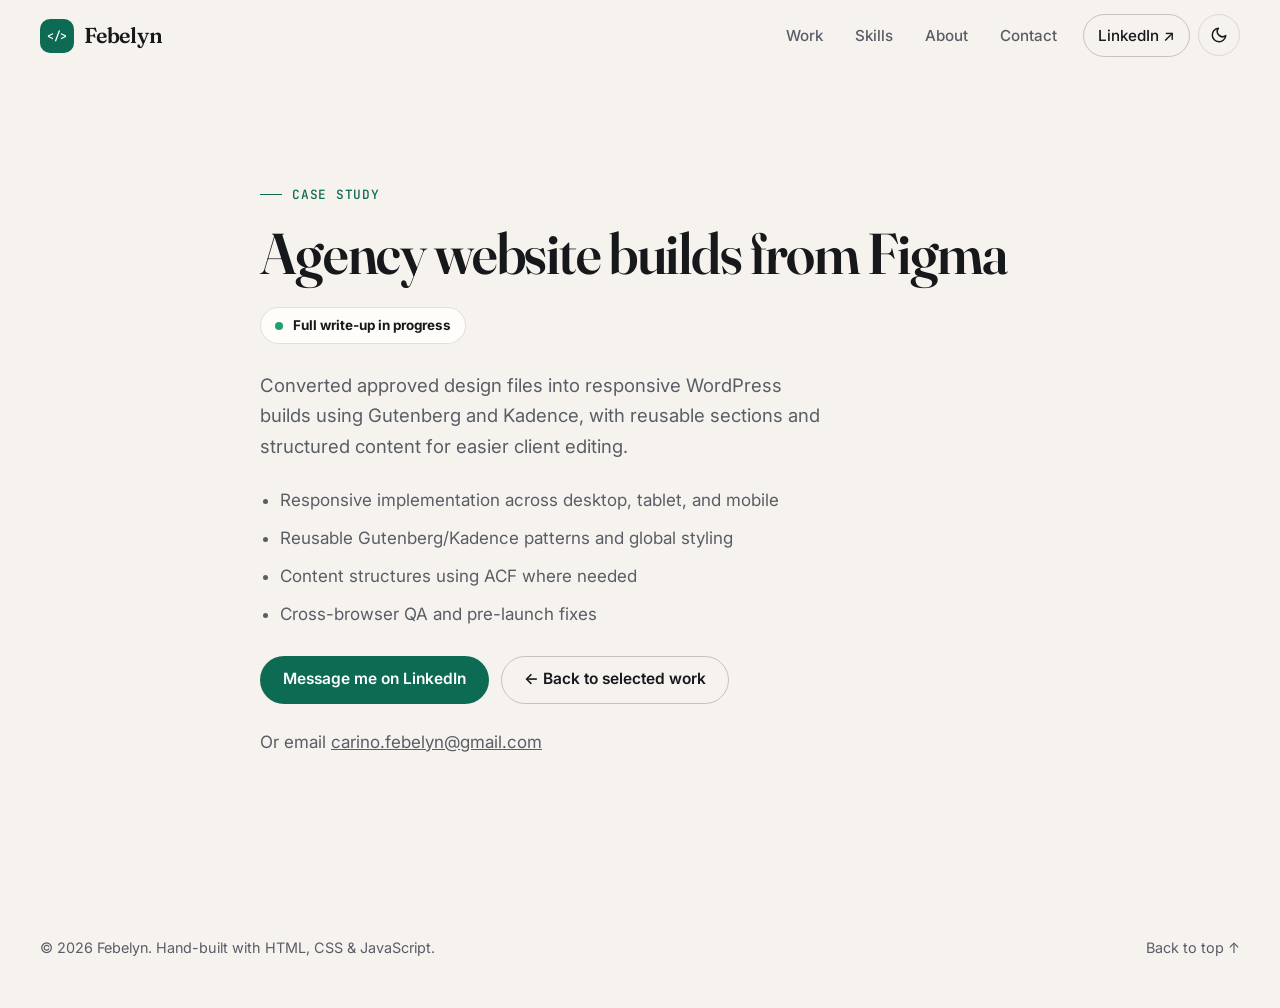
==== case-studies/figma-to-wordpress/index.html @ d4727507 "Visual refresh: new type, light/dark themes and layout - Fraunces display + Inter body + JetBrains M" ====
<!DOCTYPE html>
<html lang="en">
<head>
  <meta charset="utf-8">
  <meta name="viewport" content="width=device-width, initial-scale=1">

  <title>Agency website builds from Figma | Case study in progress | Febelyn</title>
  <meta name="description" content="A full write-up of my Figma-to-WordPress agency builds is in progress.">
  <meta name="author" content="Febelyn">

  <!-- will remove sfter full write up is done -->
  <meta name="robots" content="noindex">
  <meta name="theme-color" content="#f6f3ee" media="(prefers-color-scheme: light)">
  <meta name="theme-color" content="#111314" media="(prefers-color-scheme: dark)">

  <script>
    // Apply the saved or system theme before first paint to avoid a flash.
    (function () {
      var theme;
      try { theme = localStorage.getItem("theme"); } catch (e) {}
      if (theme !== "light" && theme !== "dark") {
        theme = window.matchMedia("(prefers-color-scheme: dark)").matches ? "dark" : "light";
      }
      document.documentElement.dataset.theme = theme;
    })();
  </script>


  <link rel="icon" href="../../favicon.svg" type="image/svg+xml">
  <link rel="preconnect" href="https://fonts.googleapis.com">
  <link rel="preconnect" href="https://fonts.gstatic.com" crossorigin>
  <link rel="stylesheet" href="https://fonts.googleapis.com/css2?family=Fraunces:ital,opsz,wght@0,9..144,500;0,9..144,600;1,9..144,500&family=Inter:wght@400;500;600;700&family=JetBrains+Mono:wght@500&display=swap">
  <link rel="stylesheet" href="../../css/style.css">
  <script defer src="../../js/main.js"></script>

  <style>
    .soon {
      display: grid;
      align-items: center;
      min-height: 100vh;
      padding: calc(var(--header-height) + 56px) 0 80px;
    }

    .container.soon-inner {
      width: min(calc(100% - 32px), 760px);
    }

    .soon h1 {
      margin-bottom: 22px;
      font-size: clamp(2.2rem, 5vw, 3.6rem);
    }

    .soon-status {
      display: inline-flex;
      align-items: center;
      gap: 10px;
      margin: 0 0 26px;
      padding: 6px 14px;
      border: 1px solid var(--line);
      border-radius: 999px;
      color: var(--text);
      background: var(--surface);
      font-size: 0.84rem;
      font-weight: 700;
    }

    .soon h1 {
      letter-spacing: -0.02em;
    }

    .soon .hero-lede {
      margin-bottom: 24px;
    }

    .soon-points {
      display: grid;
      gap: 10px;
      margin: 0 0 28px;
      padding-left: 20px;
      color: var(--muted);
    }

    .soon-email {
      margin-top: 24px;
      color: var(--muted);
    }

    .soon-help {
      margin-bottom: 20px;
      color: var(--text);
      font-weight: 650;
    }
  </style>
</head>
<body>
  <a class="skip-link" href="#main">Skip to content</a>

  <header class="site-header" data-header>
    <div class="container header-inner">
      <a class="brand" href="../../#top" aria-label="Febelyn, home">
        <span class="brand-mark" aria-hidden="true">&lt;/&gt;</span>
        <span>Febelyn</span>
      </a>

      <div class="header-actions">
        <nav class="site-nav" id="site-nav" aria-label="Primary navigation" data-nav>
          <a href="../../#work">Work</a>
          <a href="../../#skills">Skills</a>
          <a href="../../#about">About</a>
          <a href="../../#contact">Contact</a>
          <a class="nav-cta" href="https://www.linkedin.com/in/febelyncarino/" target="_blank" rel="noopener">LinkedIn ↗</a>
        </nav>

        <button class="icon-button theme-toggle" type="button" aria-label="Switch to dark theme" data-theme-toggle>
          <svg class="icon-moon" viewBox="0 0 24 24" fill="none" stroke="currentColor" stroke-width="2" stroke-linecap="round" stroke-linejoin="round" aria-hidden="true"><path d="M21 12.8A9 9 0 1 1 11.2 3a7 7 0 0 0 9.8 9.8z"/></svg>
          <svg class="icon-sun" viewBox="0 0 24 24" fill="none" stroke="currentColor" stroke-width="2" stroke-linecap="round" stroke-linejoin="round" aria-hidden="true"><circle cx="12" cy="12" r="4"/><path d="M12 2v2M12 20v2M4.9 4.9l1.4 1.4M17.7 17.7l1.4 1.4M2 12h2M20 12h2M4.9 19.1l1.4-1.4M17.7 6.3l1.4-1.4"/></svg>
        </button>

        <button class="icon-button nav-toggle" type="button" aria-expanded="false" aria-controls="site-nav" data-nav-toggle>
          <span class="sr-only">Toggle navigation</span>
          <span class="nav-toggle-lines" aria-hidden="true"><span></span><span></span><span></span></span>
        </button>
      </div>
    </div>
  </header>

  <main id="main" class="soon">
    <div class="container soon-inner">
      <p class="eyebrow">Case study</p>
      <h1>Agency website builds from Figma</h1>

      <p class="soon-status"><span class="status-dot" aria-hidden="true"></span> Full write-up in progress</p>

      <p class="hero-lede">
        Converted approved design files into responsive WordPress builds using Gutenberg and Kadence,
        with reusable sections and structured content for easier client editing.
      </p>

      <ul class="soon-points">
        <li>Responsive implementation across desktop, tablet, and mobile</li>
        <li>Reusable Gutenberg/Kadence patterns and global styling</li>
        <li>Content structures using ACF where needed</li>
        <li>Cross-browser QA and pre-launch fixes</li>
      </ul>

      <!-- p class="soon-help">Want the details sooner? Message me and I'll walk you through the project.</p -->

      <div class="hero-actions">
        <a class="button button-primary" href="https://www.linkedin.com/in/febelyncarino/" target="_blank" rel="noopener">Message me on LinkedIn</a>
        <a class="button button-secondary" href="../../#work">← Back to selected work</a>
      </div>

      <p class="soon-email">
        Or email <a href="mailto:carino.febelyn@gmail.com">carino.febelyn@gmail.com</a>
      </p>
    </div>
  </main>

  <footer class="site-footer">
    <div class="container footer-inner">
      <p>© <span data-year></span> Febelyn. Hand-built with HTML, CSS &amp; JavaScript.</p>
      <a href="#main">Back to top ↑</a>
    </div>
  </footer>

  <div class="toast" role="status" aria-live="polite" data-toast></div>
</body>
</html>
---- css/style.css ----
/* =========================================================
   febwebdev.github.io
   Portfolio styles
   ========================================================= */

:root {
  --bg: #f6f3ee;
  --surface: #fffdf9;
  --surface-2: #eee9e1;
  --text: #17181c;
  --muted: #595d66;
  --line: rgba(23, 24, 28, 0.12);
  --line-strong: rgba(23, 24, 28, 0.22);
  --accent: #0d6b54;
  --accent-hover: #0a5644;
  --accent-soft: #dcefe6;
  --accent-ink: #ffffff;
  --marker: #ffd88a;
  --invert-bg: #17181c;
  --invert-text: #f6f3ee;
  --invert-muted: #b4b6bb;
  --shadow: 0 1px 2px rgba(23, 24, 28, 0.04), 0 18px 40px -18px rgba(23, 24, 28, 0.18);

  --font-sans: "Inter", ui-sans-serif, system-ui, -apple-system, "Segoe UI", sans-serif;
  --font-display: "Fraunces", Georgia, "Times New Roman", serif;
  --font-mono: "JetBrains Mono", ui-monospace, SFMono-Regular, Menlo, Consolas, monospace;

  --radius-sm: 10px;
  --radius: 18px;
  --radius-lg: 28px;
  --container: 1200px;
  --header-height: 72px;

  color-scheme: light;
}

:root[data-theme="dark"] {
  --bg: #111314;
  --surface: #181b1d;
  --surface-2: #202427;
  --text: #f1eee8;
  --muted: #a6abb0;
  --line: rgba(255, 255, 255, 0.1);
  --line-strong: rgba(255, 255, 255, 0.2);
  --accent: #7fd9b9;
  --accent-hover: #9be4ca;
  --accent-soft: rgba(127, 217, 185, 0.12);
  --accent-ink: #08251c;
  --marker: rgba(255, 196, 92, 0.4);
  --invert-bg: #f1eee8;
  --invert-text: #17181c;
  --invert-muted: #595d66;
  --shadow: 0 1px 2px rgba(0, 0, 0, 0.3), 0 18px 40px -18px rgba(0, 0, 0, 0.6);

  color-scheme: dark;
}

*,
*::before,
*::after {
  box-sizing: border-box;
}

html {
  scroll-behavior: smooth;
  scroll-padding-top: calc(var(--header-height) + 16px);
}

body {
  margin: 0;
  color: var(--text);
  background: var(--bg);
  font-family: var(--font-sans);
  font-size: 1.0625rem;
  line-height: 1.65;
  -webkit-font-smoothing: antialiased;
  transition: background-color 250ms ease, color 250ms ease;
}

body.nav-open {
  overflow: hidden;
}

img,
svg {
  display: block;
  max-width: 100%;
  height: auto;
}

a {
  color: inherit;
}

h1,
h2,
h3 {
  margin: 0;
  font-family: var(--font-display);
  font-weight: 600;
  font-variation-settings: "opsz" 96;
  letter-spacing: -0.01em;
  line-height: 1.08;
  text-wrap: balance;
}

h2 {
  font-size: clamp(2rem, 4.2vw, 3.1rem);
}

h3 {
  font-size: 1.45rem;
  font-variation-settings: "opsz" 36;
  letter-spacing: -0.01em;
}

p {
  margin: 0 0 1em;
  text-wrap: pretty;
}

:focus-visible {
  outline: 2px solid var(--accent);
  outline-offset: 3px;
  border-radius: 6px;
}

.sr-only {
  position: absolute;
  width: 1px;
  height: 1px;
  padding: 0;
  margin: -1px;
  overflow: hidden;
  clip: rect(0, 0, 0, 0);
  white-space: nowrap;
  border: 0;
}

.skip-link {
  position: fixed;
  top: 12px;
  left: 12px;
  z-index: 999;
  transform: translateY(-150%);
  padding: 10px 14px;
  border-radius: 8px;
  color: var(--accent-ink);
  background: var(--accent);
  font-weight: 700;
  text-decoration: none;
}

.skip-link:focus {
  transform: translateY(0);
}

.container {
  width: min(calc(100% - 40px), var(--container));
  margin-inline: auto;
}

.section {
  padding: 112px 0;
}

.eyebrow {
  display: inline-flex;
  align-items: center;
  gap: 10px;
  margin: 0 0 18px;
  color: var(--accent);
  font-family: var(--font-mono);
  font-size: 0.8rem;
  font-weight: 500;
  letter-spacing: 0.06em;
  text-transform: uppercase;
}

.eyebrow::before {
  content: "";
  width: 22px;
  height: 1px;
  background: currentColor;
}

.marker {
  background: linear-gradient(transparent 62%, var(--marker) 62%, var(--marker) 92%, transparent 92%);
  padding-inline: 0.06em;
}

/* Buttons */
.button {
  display: inline-flex;
  align-items: center;
  justify-content: center;
  gap: 8px;
  min-height: 48px;
  padding: 12px 22px;
  border: 1px solid transparent;
  border-radius: 999px;
  font: inherit;
  font-size: 0.97rem;
  font-weight: 600;
  line-height: 1.2;
  text-decoration: none;
  cursor: pointer;
  transition: background-color 180ms ease, border-color 180ms ease, color 180ms ease, transform 180ms ease;
}

.button:hover {
  transform: translateY(-1px);
}

.button-primary {
  color: var(--accent-ink);
  background: var(--accent);
}

.button-primary:hover {
  background: var(--accent-hover);
}

.button-secondary {
  color: var(--text);
  border-color: var(--line-strong);
  background: transparent;
}

.button-secondary:hover {
  border-color: var(--text);
}

.text-link {
  display: inline-flex;
  align-items: center;
  gap: 6px;
  color: var(--accent);
  font-weight: 600;
  text-decoration: none;
  border-bottom: 1px solid currentColor;
}

.text-link span {
  transition: transform 180ms ease;
}

.text-link:hover span {
  transform: translateX(3px);
}

/* Header */
.site-header {
  position: fixed;
  inset: 0 0 auto;
  z-index: 100;
  height: var(--header-height);
  border-bottom: 1px solid transparent;
  transition: background-color 200ms ease, border-color 200ms ease;
}

.site-header.is-scrolled,
body.nav-open .site-header {
  border-color: var(--line);
  background: color-mix(in srgb, var(--bg) 86%, transparent);
  backdrop-filter: blur(14px);
  -webkit-backdrop-filter: blur(14px);
}

.header-inner {
  display: flex;
  align-items: center;
  justify-content: space-between;
  gap: 20px;
  height: 100%;
}

.brand {
  display: inline-flex;
  align-items: center;
  gap: 10px;
  font-family: var(--font-display);
  font-size: 1.35rem;
  font-weight: 600;
  letter-spacing: -0.01em;
  text-decoration: none;
}

.brand-mark {
  display: grid;
  place-items: center;
  width: 34px;
  height: 34px;
  border-radius: 10px;
  color: var(--accent-ink);
  background: var(--accent);
  font-family: var(--font-mono);
  font-size: 0.72rem;
  font-weight: 600;
  letter-spacing: -0.04em;
}

.header-actions {
  display: flex;
  align-items: center;
  gap: 8px;
}

.site-nav {
  display: flex;
  align-items: center;
  gap: 4px;
}

.site-nav a {
  padding: 8px 14px;
  border-radius: 999px;
  color: var(--muted);
  font-size: 0.95rem;
  font-weight: 500;
  text-decoration: none;
  transition: color 160ms ease, background-color 160ms ease;
}

.site-nav a:hover {
  color: var(--text);
  background: var(--surface-2);
}

.site-nav .nav-cta {
  margin-left: 8px;
  color: var(--text);
  border: 1px solid var(--line-strong);
}

.icon-button {
  display: grid;
  place-items: center;
  width: 42px;
  height: 42px;
  padding: 0;
  border: 1px solid var(--line);
  border-radius: 999px;
  color: var(--text);
  background: transparent;
  cursor: pointer;
  transition: border-color 160ms ease, background-color 160ms ease;
}

.icon-button:hover {
  border-color: var(--line-strong);
  background: var(--surface-2);
}

.icon-button svg {
  width: 18px;
  height: 18px;
}

.theme-toggle .icon-sun,
:root[data-theme="dark"] .theme-toggle .icon-moon {
  display: none;
}

:root[data-theme="dark"] .theme-toggle .icon-sun {
  display: block;
}

.nav-toggle {
  display: none;
}

.nav-toggle-lines span {
  display: block;
  width: 18px;
  height: 2px;
  margin: 2px 0;
  border-radius: 2px;
  background: currentColor;
  transition: transform 200ms ease, opacity 200ms ease;
}

.nav-toggle-lines {
  display: grid;
}

.nav-toggle[aria-expanded="true"] .nav-toggle-lines span:nth-child(1) {
  transform: translateY(6px) rotate(45deg);
}

.nav-toggle[aria-expanded="true"] .nav-toggle-lines span:nth-child(2) {
  opacity: 0;
}

.nav-toggle[aria-expanded="true"] .nav-toggle-lines span:nth-child(3) {
  transform: translateY(-6px) rotate(-45deg);
}

/* Hero */
.hero {
  padding: calc(var(--header-height) + 88px) 0 72px;
}

.hero-grid {
  display: grid;
  grid-template-columns: minmax(0, 1.15fr) minmax(0, 0.85fr);
  align-items: center;
  gap: 64px;
}

.status-pill {
  display: inline-flex;
  align-items: center;
  gap: 10px;
  margin: 0 0 28px;
  padding: 6px 14px 6px 10px;
  border: 1px solid var(--line);
  border-radius: 999px;
  background: var(--surface);
  font-size: 0.88rem;
  font-weight: 500;
}

.status-dot {
  position: relative;
  width: 8px;
  height: 8px;
  border-radius: 50%;
  background: #22a06b;
}

.status-dot::after {
  content: "";
  position: absolute;
  inset: -4px;
  border-radius: 50%;
  border: 2px solid #22a06b;
  opacity: 0;
  animation: pulse 2.4s ease-out infinite;
}

@keyframes pulse {
  0% { transform: scale(0.6); opacity: 0.7; }
  100% { transform: scale(1.6); opacity: 0; }
}

.hero h1 {
  margin-bottom: 26px;
  font-size: clamp(2.6rem, 5.6vw, 4.6rem);
  line-height: 1.02;
  letter-spacing: -0.015em;
}

.hero h1 em {
  color: var(--accent);
  font-style: italic;
  font-weight: 500;
}

.hero-lede {
  max-width: 560px;
  margin-bottom: 34px;
  color: var(--muted);
  font-size: 1.16rem;
}

.hero-actions {
  display: flex;
  flex-wrap: wrap;
  gap: 12px;
}

/* Hero illustration: Figma frame -> blocks -> QA */
.build-visual {
  position: relative;
  display: grid;
  gap: 14px;
}

.build-card {
  padding: 18px 20px;
  border: 1px solid var(--line);
  border-radius: var(--radius);
  background: var(--surface);
  box-shadow: var(--shadow);
}

.build-card-label {
  display: flex;
  align-items: center;
  justify-content: space-between;
  margin-bottom: 14px;
  color: var(--muted);
  font-family: var(--font-mono);
  font-size: 0.74rem;
  letter-spacing: 0.04em;
  text-transform: uppercase;
}

.build-card-label b {
  color: var(--accent);
  font-weight: 500;
}

.frame-sketch {
  display: grid;
  grid-template-columns: 1.3fr 1fr;
  gap: 10px;
}

.frame-sketch i {
  display: block;
  border-radius: 6px;
  background: var(--surface-2);
}

.frame-sketch .f-nav { grid-column: 1 / -1; height: 10px; width: 60%; }
.frame-sketch .f-title { height: 44px; }
.frame-sketch .f-img { grid-row: span 2; background: var(--accent-soft); border: 1px dashed var(--accent); }
.frame-sketch .f-text { height: 26px; width: 80%; }

.build-card-blocks {
  margin-left: 36px;
}

.block-list {
  display: grid;
  gap: 8px;
  margin: 0;
  padding: 0;
  list-style: none;
  font-family: var(--font-mono);
  font-size: 0.84rem;
}

.block-list li {
  display: flex;
  align-items: center;
  gap: 10px;
  padding: 8px 12px;
  border: 1px solid var(--line);
  border-radius: 8px;
  background: var(--bg);
}

.block-list li::before {
  content: "";
  width: 8px;
  height: 8px;
  border-radius: 2px;
  background: var(--accent);
}

.build-card-qa {
  margin-left: 72px;
}

.qa-list {
  display: grid;
  gap: 6px;
  margin: 0;
  padding: 0;
  list-style: none;
  font-size: 0.9rem;
}

.qa-list li {
  display: flex;
  align-items: center;
  gap: 10px;
}

.qa-list li::before {
  content: "✓";
  display: grid;
  place-items: center;
  width: 20px;
  height: 20px;
  border-radius: 50%;
  color: var(--accent-ink);
  background: var(--accent);
  font-size: 0.7rem;
  font-weight: 700;
}

/* Stats */
.stats {
  display: grid;
  grid-template-columns: repeat(3, 1fr);
  margin: 72px 0 0;
  padding: 0;
  border-top: 1px solid var(--line);
  list-style: none;
}

.stats li {
  padding: 28px 24px 0 0;
}

.stats li + li {
  padding-left: 24px;
  border-left: 1px solid var(--line);
}

.stats strong {
  display: block;
  font-family: var(--font-display);
  font-size: clamp(2.4rem, 4.5vw, 3.4rem);
  font-weight: 600;
  letter-spacing: -0.03em;
  line-height: 1;
}

.stats span {
  display: block;
  margin-top: 8px;
  color: var(--muted);
  font-size: 0.95rem;
}

/* Testimonial */
.proof {
  padding: 40px 0 0;
}

.testimonial {
  margin: 0;
  padding: clamp(32px, 6vw, 64px);
  border-radius: var(--radius-lg);
  background: var(--accent-soft);
}

.testimonial blockquote {
  margin: 0 0 24px;
}

.testimonial p {
  max-width: 900px;
  margin: 0;
  font-family: var(--font-display);
  font-size: clamp(1.5rem, 3.2vw, 2.35rem);
  font-weight: 500;
  font-variation-settings: "opsz" 72;
  letter-spacing: -0.02em;
  line-height: 1.25;
}

.testimonial figcaption {
  display: flex;
  flex-wrap: wrap;
  align-items: center;
  gap: 14px;
  color: var(--muted);
  font-size: 0.95rem;
}

.testimonial-rating {
  color: var(--accent);
  letter-spacing: 0.12em;
}

/* Section headings */
.section-heading {
  display: grid;
  grid-template-columns: minmax(0, 1.2fr) minmax(0, 0.8fr);
  align-items: end;
  gap: 40px;
  margin-bottom: 56px;
}

.section-heading > p {
  margin: 0;
  color: var(--muted);
}

/* Work */
.projects-grid {
  display: grid;
  grid-template-columns: repeat(2, minmax(0, 1fr));
  gap: 24px;
}

.project-card {
  display: flex;
  flex-direction: column;
  overflow: hidden;
  border: 1px solid var(--line);
  border-radius: var(--radius-lg);
  background: var(--surface);
  transition: transform 220ms ease, box-shadow 220ms ease, border-color 220ms ease;
}

.project-card:hover {
  transform: translateY(-3px);
  border-color: var(--line-strong);
  box-shadow: var(--shadow);
}

.project-featured {
  grid-column: 1 / -1;
  display: grid;
  grid-template-columns: minmax(0, 1fr) minmax(0, 1fr);
}

.project-preview {
  aspect-ratio: 16 / 10;
  overflow: hidden;
  border-bottom: 1px solid var(--line);
  background: var(--surface-2);
}

.project-preview img {
  width: 100%;
  height: 100%;
  object-fit: cover;
  object-position: top center;
  transition: transform 500ms ease;
}

.project-card:hover .project-preview img {
  transform: scale(1.025);
}

.villa-book-card .project-preview img {
  object-position: center 20%;
}

.project-body {
  display: flex;
  flex: 1;
  flex-direction: column;
  padding: 32px;
}

.project-featured .project-body {
  padding: clamp(32px, 5vw, 56px);
}

.project-meta {
  display: flex;
  flex-wrap: wrap;
  align-items: center;
  gap: 12px;
  margin-bottom: 14px;
  color: var(--muted);
  font-family: var(--font-mono);
  font-size: 0.76rem;
  letter-spacing: 0.04em;
  text-transform: uppercase;
}

.project-num {
  color: var(--accent);
}

.project-card h3 {
  margin-bottom: 12px;
}

.project-featured h3 {
  font-size: clamp(1.8rem, 3vw, 2.4rem);
}

.project-card p {
  color: var(--muted);
}

.project-card ul:not(.tag-list) {
  display: grid;
  gap: 8px;
  margin: 0 0 24px;
  padding: 0;
  list-style: none;
}

.project-card ul:not(.tag-list) li {
  position: relative;
  padding-left: 22px;
}

.project-card ul:not(.tag-list) li::before {
  content: "";
  position: absolute;
  top: 0.7em;
  left: 0;
  width: 10px;
  height: 1px;
  background: var(--accent);
}

.project-body .tag-list {
  margin-top: auto;
}

.project-body .text-link {
  align-self: flex-start;
  margin-top: 28px;
}

/* Featured project art: process steps */
.project-art {
  display: grid;
  place-items: center;
  padding: 40px;
  border-right: 1px solid var(--line);
  background:
    radial-gradient(circle at 30% 20%, var(--accent-soft), transparent 60%),
    var(--surface-2);
}

.project-art img {
  width: 100%;
  border-radius: var(--radius);
  box-shadow: var(--shadow);
}

.process {
  display: grid;
  gap: 12px;
  width: min(100%, 360px);
  margin: 0;
  padding: 0;
  list-style: none;
  counter-reset: step;
}

.process li {
  display: flex;
  align-items: center;
  gap: 14px;
  padding: 14px 16px;
  border: 1px solid var(--line);
  border-radius: 14px;
  background: var(--surface);
  font-weight: 600;
  counter-increment: step;
}

.process li::before {
  content: counter(step, decimal-leading-zero);
  color: var(--accent);
  font-family: var(--font-mono);
  font-size: 0.8rem;
  font-weight: 500;
}

.process li:nth-child(2) { margin-left: 24px; }
.process li:nth-child(3) { margin-left: 48px; }
.process li:nth-child(4) { margin-left: 72px; }

/* Tags */
.tag-list {
  display: flex;
  flex-wrap: wrap;
  gap: 8px;
  margin: 0;
  padding: 0;
  list-style: none;
}

.tag-list li {
  padding: 5px 11px;
  border: 1px solid var(--line);
  border-radius: 999px;
  color: var(--muted);
  font-size: 0.82rem;
  font-weight: 500;
  line-height: 1.4;
}

.tag-list li.is-core {
  color: var(--accent);
  border-color: color-mix(in srgb, var(--accent) 45%, transparent);
  background: var(--accent-soft);
}

/* Skills */
.section-alt {
  border-block: 1px solid var(--line);
  background: var(--surface);
}

.skills-grid {
  display: grid;
  grid-template-columns: repeat(3, minmax(0, 1fr));
  gap: 0;
  border-top: 1px solid var(--line);
  border-left: 1px solid var(--line);
}

.skill-group {
  padding: 32px;
  border-right: 1px solid var(--line);
  border-bottom: 1px solid var(--line);
}

.skill-group h3 {
  margin-bottom: 10px;
}

.skill-group p {
  color: var(--muted);
  font-size: 0.97rem;
}

.skills-legend {
  display: flex;
  align-items: center;
  gap: 10px;
  margin: 24px 0 0;
  color: var(--muted);
  font-size: 0.9rem;
}

.skills-legend .tag-list li {
  font-size: 0.78rem;
}

/* About */
.about-grid {
  display: grid;
  grid-template-columns: minmax(0, 1.1fr) minmax(0, 0.9fr);
  align-items: start;
  gap: 72px;
}

.about-copy h2 {
  margin-bottom: 28px;
}

.about-copy p {
  color: var(--muted);
}

.about-photo {
  width: 96px;
  height: 96px;
  margin: 0 0 28px;
  overflow: hidden;
  border-radius: 50%;
  border: 3px solid var(--surface);
  box-shadow: var(--shadow);
}

.about-photo img {
  width: 100%;
  height: 100%;
  object-fit: cover;
}

.about-links {
  display: flex;
  flex-wrap: wrap;
  gap: 12px;
  margin-top: 28px;
}

.about-card {
  position: sticky;
  top: calc(var(--header-height) + 24px);
  padding: 36px;
  border: 1px solid var(--line);
  border-radius: var(--radius-lg);
  background: var(--surface);
}

.about-card-label {
  margin: 0 0 20px;
  font-family: var(--font-display);
  font-size: 1.45rem;
  font-weight: 600;
}

.about-card ol {
  display: grid;
  gap: 0;
  margin: 0;
  padding: 0;
  list-style: none;
}

.about-card li {
  display: grid;
  grid-template-columns: 40px 1fr;
  gap: 8px;
  padding: 18px 0;
  border-top: 1px solid var(--line);
}

.about-card li > span {
  color: var(--accent);
  font-family: var(--font-mono);
  font-size: 0.85rem;
  line-height: 1.9;
}

.about-card li p {
  margin: 4px 0 0;
  color: var(--muted);
  font-size: 0.95rem;
}

/* Contact */
.contact-section {
  padding-top: 0;
}

.contact-card {
  padding: clamp(36px, 7vw, 88px);
  border-radius: var(--radius-lg);
  color: var(--invert-text);
  background: var(--invert-bg);
}

.contact-card .eyebrow {
  color: inherit;
  opacity: 0.75;
}

.contact-card h2 {
  max-width: 860px;
  margin-bottom: 22px;
  font-size: clamp(2.2rem, 5vw, 3.8rem);
}

.contact-card > div > p {
  max-width: 640px;
  color: var(--invert-muted);
  font-size: 1.1rem;
}

.contact-actions {
  display: flex;
  flex-wrap: wrap;
  align-items: center;
  gap: 12px;
  margin: 36px 0 28px;
}

.contact-card .button-primary {
  color: var(--invert-bg);
  background: var(--invert-text);
}

.contact-card .button-primary:hover {
  background: color-mix(in srgb, var(--invert-text) 85%, var(--invert-bg));
}

.contact-card .button-secondary {
  color: var(--invert-text);
  border-color: color-mix(in srgb, var(--invert-text) 30%, transparent);
}

.contact-card .button-secondary:hover {
  border-color: var(--invert-text);
}

.contact-note {
  margin: 0;
  color: var(--invert-muted);
  font-size: 0.95rem;
}

.contact-note + .contact-note {
  margin-top: 6px;
}

.contact-email {
  color: var(--invert-text);
  text-underline-offset: 4px;
}

.copy-chip {
  min-height: 0;
  margin-left: 8px;
  padding: 5px 12px;
  font-size: 0.8rem;
}

/* Footer */
.site-footer {
  padding: 36px 0 48px;
  color: var(--muted);
  font-size: 0.9rem;
}

.footer-inner {
  display: flex;
  flex-wrap: wrap;
  align-items: center;
  justify-content: space-between;
  gap: 16px;
}

.footer-inner p {
  margin: 0;
}

.footer-inner a {
  text-decoration: none;
}

.footer-inner a:hover {
  color: var(--text);
}

/* Toast */
.toast {
  position: fixed;
  left: 50%;
  bottom: 26px;
  z-index: 300;
  transform: translate(-50%, 18px);
  opacity: 0;
  pointer-events: none;
  padding: 10px 16px;
  border-radius: 999px;
  color: var(--invert-text);
  background: var(--invert-bg);
  box-shadow: var(--shadow);
  font-size: 0.92rem;
  transition: opacity 180ms ease, transform 180ms ease;
}

.toast.is-visible {
  opacity: 1;
  transform: translate(-50%, 0);
}

/* Reveal animation */
.js .reveal {
  opacity: 0;
  transform: translateY(22px);
  transition: opacity 700ms ease, transform 700ms ease;
}

.js .reveal.is-visible {
  opacity: 1;
  transform: translateY(0);
}

/* Responsive */
@media (max-width: 1020px) {
  .hero-grid,
  .about-grid,
  .section-heading {
    grid-template-columns: 1fr;
  }

  .hero-grid {
    gap: 56px;
  }

  .build-visual {
    max-width: 520px;
  }

  .section-heading {
    gap: 16px;
  }

  .skills-grid {
    grid-template-columns: repeat(2, minmax(0, 1fr));
  }

  .about-grid {
    gap: 48px;
  }

  .about-card {
    position: static;
  }

  .project-featured {
    grid-template-columns: 1fr;
  }

  .project-art {
    border-right: 0;
    border-bottom: 1px solid var(--line);
  }
}

@media (max-width: 820px) {
  :root {
    --header-height: 64px;
  }

  .section {
    padding: 80px 0;
  }

  .nav-toggle {
    display: grid;
  }

  .site-nav {
    position: fixed;
    inset: var(--header-height) 0 auto;
    flex-direction: column;
    align-items: stretch;
    gap: 4px;
    padding: 16px 20px 24px;
    border-bottom: 1px solid var(--line);
    background: var(--bg);
    transform: translateY(-8px);
    opacity: 0;
    visibility: hidden;
    transition: opacity 180ms ease, transform 180ms ease, visibility 180ms;
  }

  .site-nav.is-open {
    transform: none;
    opacity: 1;
    visibility: visible;
  }

  .site-nav a {
    padding: 14px 16px;
    font-size: 1.05rem;
  }

  .site-nav .nav-cta {
    margin: 8px 0 0;
    text-align: center;
  }

  .projects-grid {
    grid-template-columns: 1fr;
  }

  .project-featured {
    grid-column: auto;
  }
}

@media (max-width: 620px) {
  .container {
    width: calc(100% - 32px);
  }

  .hero {
    padding-top: calc(var(--header-height) + 48px);
  }

  .hero-actions .button {
    flex: 1 1 100%;
  }

  .build-card-blocks { margin-left: 18px; }
  .build-card-qa { margin-left: 36px; }

  .stats {
    grid-template-columns: 1fr;
    margin-top: 56px;
  }

  .stats li,
  .stats li + li {
    display: flex;
    align-items: baseline;
    gap: 16px;
    padding: 18px 0;
    border-left: 0;
    border-bottom: 1px solid var(--line);
  }

  .stats span {
    margin: 0;
  }

  .skills-grid {
    grid-template-columns: 1fr;
  }

  .skill-group,
  .project-body,
  .about-card {
    padding: 26px;
  }

  .project-art {
    padding: 28px 20px;
  }

  .process li:nth-child(n) {
    margin-left: 0;
  }

  .contact-actions .button {
    flex: 1 1 100%;
  }
}

@media (prefers-reduced-motion: reduce) {
  *,
  *::before,
  *::after {
    scroll-behavior: auto !important;
    transition-duration: 0.01ms !important;
    animation-duration: 0.01ms !important;
    animation-iteration-count: 1 !important;
  }

  .js .reveal {
    opacity: 1;
    transform: none;
  }
}
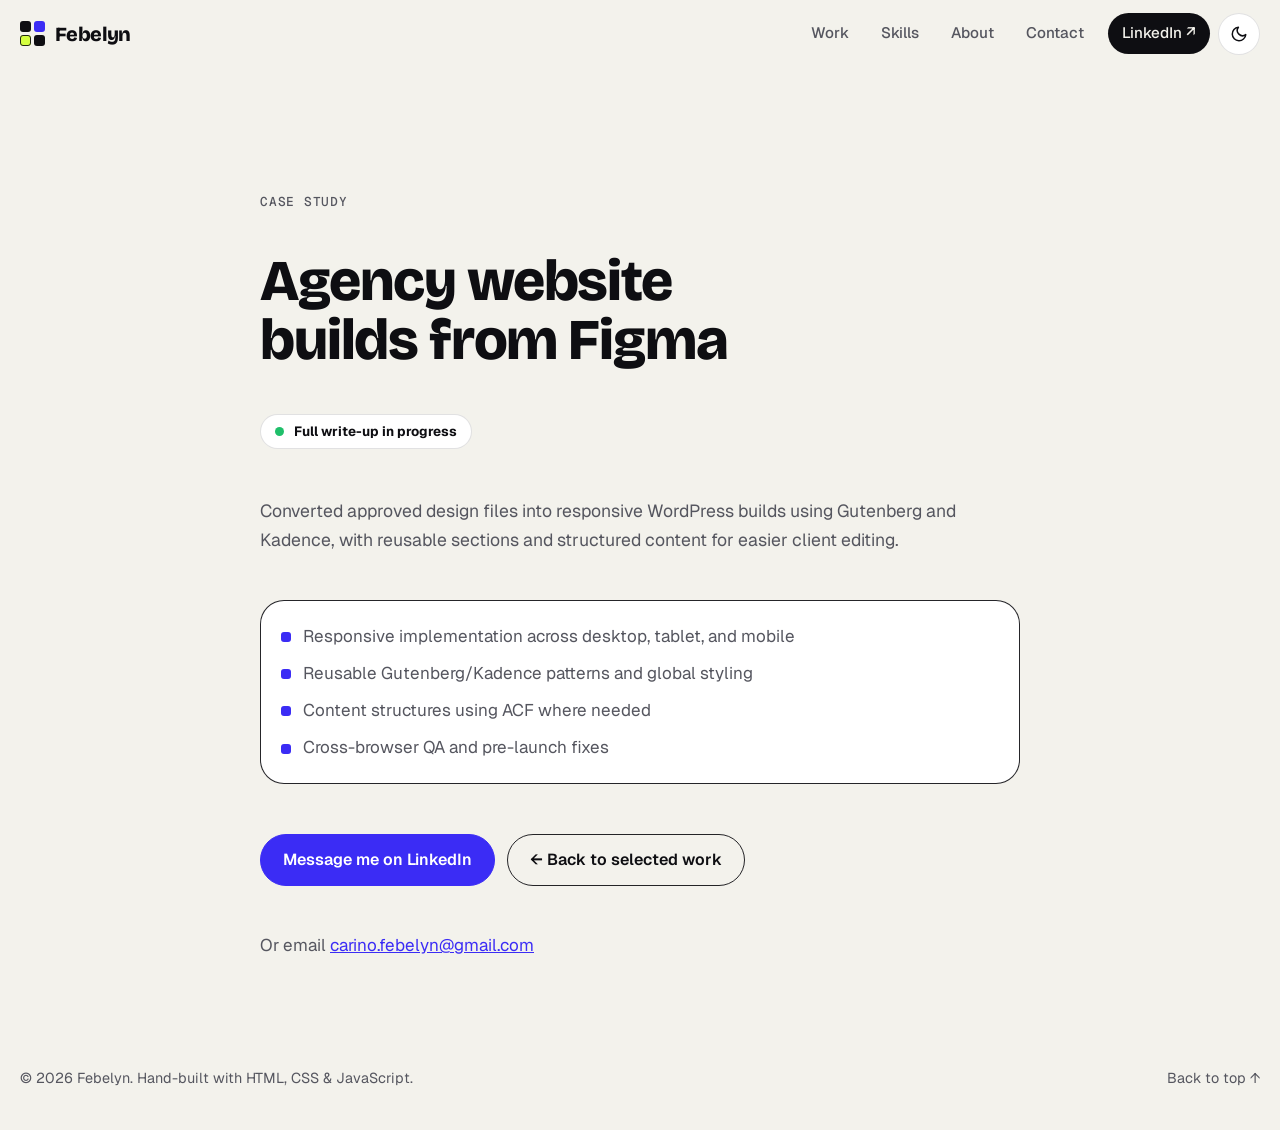
==== commit 2bf6b588: "Fresh look: bento hero, bold grotesk type, cobalt + lime palette New design direction replacing the " ====
--- a/case-studies/figma-to-wordpress/index.html
+++ b/case-studies/figma-to-wordpress/index.html
@@ -11,8 +11,8 @@
 
   <!-- will remove sfter full write up is done -->
   <meta name="robots" content="noindex">
-  <meta name="theme-color" content="#f6f3ee" media="(prefers-color-scheme: light)">
-  <meta name="theme-color" content="#111314" media="(prefers-color-scheme: dark)">
+  <meta name="theme-color" content="#f3f2ec" media="(prefers-color-scheme: light)">
+  <meta name="theme-color" content="#0c0c10" media="(prefers-color-scheme: dark)">
 
   <script>
     // Apply the saved or system theme before first paint to avoid a flash.
@@ -30,7 +30,7 @@
   <link rel="icon" href="../../favicon.svg" type="image/svg+xml">
   <link rel="preconnect" href="https://fonts.googleapis.com">
   <link rel="preconnect" href="https://fonts.gstatic.com" crossorigin>
-  <link rel="stylesheet" href="https://fonts.googleapis.com/css2?family=Fraunces:ital,opsz,wght@0,9..144,500;0,9..144,600;1,9..144,500&family=Inter:wght@400;500;600;700&family=JetBrains+Mono:wght@500&display=swap">
+  <link rel="stylesheet" href="https://fonts.googleapis.com/css2?family=Bricolage+Grotesque:opsz,wght@12..96,500;12..96,700;12..96,800&family=Geist:wght@400;500;600&family=Geist+Mono:wght@500&display=swap">
   <link rel="stylesheet" href="../../css/style.css">
   <script defer src="../../js/main.js"></script>
 
@@ -99,7 +99,7 @@
   <header class="site-header" data-header>
     <div class="container header-inner">
       <a class="brand" href="../../#top" aria-label="Febelyn, home">
-        <span class="brand-mark" aria-hidden="true">&lt;/&gt;</span>
+        <span class="brand-mark" aria-hidden="true"><i></i><i></i><i></i><i></i></span>
         <span>Febelyn</span>
       </a>
 
--- a/css/style.css
+++ b/css/style.css
@@ -1,56 +1,59 @@
 /* =========================================================
    febwebdev.github.io
-   Portfolio styles
+   Portfolio styles: "Blocks" direction
    ========================================================= */
 
 :root {
-  --bg: #f6f3ee;
-  --surface: #fffdf9;
-  --surface-2: #eee9e1;
-  --text: #17181c;
-  --muted: #595d66;
-  --line: rgba(23, 24, 28, 0.12);
-  --line-strong: rgba(23, 24, 28, 0.22);
-  --accent: #0d6b54;
-  --accent-hover: #0a5644;
-  --accent-soft: #dcefe6;
+  --bg: #f3f2ec;
+  --surface: #ffffff;
+  --surface-2: #e8e7df;
+  --text: #0e0e12;
+  --muted: #55565f;
+  --line: rgba(14, 14, 18, 0.12);
+  --line-strong: rgba(14, 14, 18, 0.9);
+  --accent: #3b2cf5;
+  --accent-hover: #2a1dd6;
   --accent-ink: #ffffff;
-  --marker: #ffd88a;
-  --invert-bg: #17181c;
-  --invert-text: #f6f3ee;
-  --invert-muted: #b4b6bb;
-  --shadow: 0 1px 2px rgba(23, 24, 28, 0.04), 0 18px 40px -18px rgba(23, 24, 28, 0.18);
-
-  --font-sans: "Inter", ui-sans-serif, system-ui, -apple-system, "Segoe UI", sans-serif;
-  --font-display: "Fraunces", Georgia, "Times New Roman", serif;
-  --font-mono: "JetBrains Mono", ui-monospace, SFMono-Regular, Menlo, Consolas, monospace;
-
-  --radius-sm: 10px;
-  --radius: 18px;
-  --radius-lg: 28px;
-  --container: 1200px;
-  --header-height: 72px;
+  --accent-soft: rgba(59, 44, 245, 0.1);
+  --lime: #d4ff3f;
+  --lime-ink: #0e0e12;
+  --invert-bg: #0e0e12;
+  --invert-text: #f3f2ec;
+  --invert-muted: #a3a4ad;
+  --shadow: 4px 4px 0 var(--line-strong);
+
+  --font-sans: "Geist", ui-sans-serif, system-ui, -apple-system, "Segoe UI", sans-serif;
+  --font-display: "Bricolage Grotesque", "Geist", ui-sans-serif, system-ui, sans-serif;
+  --font-mono: "Geist Mono", ui-monospace, SFMono-Regular, Menlo, Consolas, monospace;
+
+  --radius-sm: 8px;
+  --radius: 16px;
+  --radius-lg: 24px;
+  --container: 1240px;
+  --header-height: 68px;
+  --gap: 14px;
 
   color-scheme: light;
 }
 
 :root[data-theme="dark"] {
-  --bg: #111314;
-  --surface: #181b1d;
-  --surface-2: #202427;
-  --text: #f1eee8;
-  --muted: #a6abb0;
+  --bg: #0c0c10;
+  --surface: #16161c;
+  --surface-2: #1e1e26;
+  --text: #f1f0ea;
+  --muted: #a3a4ad;
   --line: rgba(255, 255, 255, 0.1);
-  --line-strong: rgba(255, 255, 255, 0.2);
-  --accent: #7fd9b9;
-  --accent-hover: #9be4ca;
-  --accent-soft: rgba(127, 217, 185, 0.12);
-  --accent-ink: #08251c;
-  --marker: rgba(255, 196, 92, 0.4);
-  --invert-bg: #f1eee8;
-  --invert-text: #17181c;
-  --invert-muted: #595d66;
-  --shadow: 0 1px 2px rgba(0, 0, 0, 0.3), 0 18px 40px -18px rgba(0, 0, 0, 0.6);
+  --line-strong: rgba(255, 255, 255, 0.85);
+  --accent: #9d94ff;
+  --accent-hover: #b5aeff;
+  --accent-ink: #0c0c10;
+  --accent-soft: rgba(157, 148, 255, 0.14);
+  --lime: #d4ff3f;
+  --lime-ink: #0c0c10;
+  --invert-bg: #f1f0ea;
+  --invert-text: #0e0e12;
+  --invert-muted: #55565f;
+  --shadow: 4px 4px 0 var(--accent);
 
   color-scheme: dark;
 }
@@ -72,7 +75,7 @@
   background: var(--bg);
   font-family: var(--font-sans);
   font-size: 1.0625rem;
-  line-height: 1.65;
+  line-height: 1.6;
   -webkit-font-smoothing: antialiased;
   transition: background-color 250ms ease, color 250ms ease;
 }
@@ -81,8 +84,7 @@
   overflow: hidden;
 }
 
-img,
-svg {
+img {
   display: block;
   max-width: 100%;
   height: auto;
@@ -97,32 +99,30 @@
 h3 {
   margin: 0;
   font-family: var(--font-display);
-  font-weight: 600;
-  font-variation-settings: "opsz" 96;
-  letter-spacing: -0.01em;
-  line-height: 1.08;
+  font-weight: 700;
+  line-height: 1.02;
+  letter-spacing: -0.035em;
   text-wrap: balance;
 }
 
-h2 {
-  font-size: clamp(2rem, 4.2vw, 3.1rem);
-}
-
-h3 {
-  font-size: 1.45rem;
-  font-variation-settings: "opsz" 36;
-  letter-spacing: -0.01em;
-}
-
 p {
-  margin: 0 0 1em;
-  text-wrap: pretty;
+  margin: 0;
 }
 
 :focus-visible {
-  outline: 2px solid var(--accent);
+  outline: 3px solid var(--accent);
   outline-offset: 3px;
-  border-radius: 6px;
+  border-radius: 4px;
+}
+
+::selection {
+  background: var(--lime);
+  color: var(--lime-ink);
+}
+
+.container {
+  width: min(100% - 32px, var(--container));
+  margin-inline: auto;
 }
 
 .sr-only {
@@ -138,140 +138,44 @@
 }
 
 .skip-link {
-  position: fixed;
-  top: 12px;
-  left: 12px;
-  z-index: 999;
-  transform: translateY(-150%);
-  padding: 10px 14px;
-  border-radius: 8px;
-  color: var(--accent-ink);
-  background: var(--accent);
-  font-weight: 700;
-  text-decoration: none;
-}
-
-.skip-link:focus {
-  transform: translateY(0);
-}
-
-.container {
-  width: min(calc(100% - 40px), var(--container));
-  margin-inline: auto;
-}
-
-.section {
-  padding: 112px 0;
-}
-
-.eyebrow {
-  display: inline-flex;
-  align-items: center;
-  gap: 10px;
-  margin: 0 0 18px;
-  color: var(--accent);
-  font-family: var(--font-mono);
-  font-size: 0.8rem;
-  font-weight: 500;
-  letter-spacing: 0.06em;
-  text-transform: uppercase;
-}
-
-.eyebrow::before {
-  content: "";
-  width: 22px;
-  height: 1px;
-  background: currentColor;
-}
-
-.marker {
-  background: linear-gradient(transparent 62%, var(--marker) 62%, var(--marker) 92%, transparent 92%);
-  padding-inline: 0.06em;
-}
-
-/* Buttons */
-.button {
-  display: inline-flex;
-  align-items: center;
-  justify-content: center;
-  gap: 8px;
-  min-height: 48px;
-  padding: 12px 22px;
-  border: 1px solid transparent;
-  border-radius: 999px;
-  font: inherit;
-  font-size: 0.97rem;
-  font-weight: 600;
-  line-height: 1.2;
-  text-decoration: none;
-  cursor: pointer;
-  transition: background-color 180ms ease, border-color 180ms ease, color 180ms ease, transform 180ms ease;
-}
-
-.button:hover {
-  transform: translateY(-1px);
-}
-
-.button-primary {
-  color: var(--accent-ink);
-  background: var(--accent);
-}
-
-.button-primary:hover {
-  background: var(--accent-hover);
-}
-
-.button-secondary {
-  color: var(--text);
-  border-color: var(--line-strong);
-  background: transparent;
-}
-
-.button-secondary:hover {
-  border-color: var(--text);
-}
-
-.text-link {
-  display: inline-flex;
-  align-items: center;
-  gap: 6px;
-  color: var(--accent);
+  position: absolute;
+  left: 16px;
+  top: -60px;
+  z-index: 100;
+  padding: 10px 16px;
+  background: var(--text);
+  color: var(--bg);
+  border-radius: var(--radius-sm);
   font-weight: 600;
   text-decoration: none;
-  border-bottom: 1px solid currentColor;
-}
-
-.text-link span {
-  transition: transform 180ms ease;
-}
-
-.text-link:hover span {
-  transform: translateX(3px);
-}
-
-/* Header */
+}
+
+.skip-link:focus {
+  top: 12px;
+}
+
+/* ---------- Header ---------- */
+
 .site-header {
-  position: fixed;
-  inset: 0 0 auto;
-  z-index: 100;
+  position: sticky;
+  top: 0;
+  z-index: 50;
   height: var(--header-height);
-  border-bottom: 1px solid transparent;
-  transition: background-color 200ms ease, border-color 200ms ease;
-}
-
-.site-header.is-scrolled,
-body.nav-open .site-header {
-  border-color: var(--line);
-  background: color-mix(in srgb, var(--bg) 86%, transparent);
+  background: color-mix(in srgb, var(--bg) 82%, transparent);
   backdrop-filter: blur(14px);
   -webkit-backdrop-filter: blur(14px);
+  border-bottom: 1px solid transparent;
+  transition: border-color 200ms ease;
+}
+
+.site-header.is-scrolled {
+  border-bottom-color: var(--line);
 }
 
 .header-inner {
   display: flex;
   align-items: center;
   justify-content: space-between;
-  gap: 20px;
   height: 100%;
 }
 
@@ -280,24 +184,37 @@
   align-items: center;
   gap: 10px;
   font-family: var(--font-display);
-  font-size: 1.35rem;
-  font-weight: 600;
-  letter-spacing: -0.01em;
+  font-weight: 800;
+  font-size: 1.25rem;
+  letter-spacing: -0.03em;
   text-decoration: none;
 }
 
 .brand-mark {
   display: grid;
-  place-items: center;
-  width: 34px;
-  height: 34px;
-  border-radius: 10px;
-  color: var(--accent-ink);
+  grid-template-columns: repeat(2, 11px);
+  gap: 3px;
+}
+
+.brand-mark i {
+  width: 11px;
+  height: 11px;
+  border-radius: 3px;
+  background: var(--text);
+}
+
+.brand-mark i:nth-child(2) {
   background: var(--accent);
-  font-family: var(--font-mono);
-  font-size: 0.72rem;
-  font-weight: 600;
-  letter-spacing: -0.04em;
+}
+
+.brand-mark i:nth-child(3) {
+  background: var(--lime);
+  outline: 1px solid var(--line-strong);
+  outline-offset: -1px;
+}
+
+.brand:hover .brand-mark i:nth-child(1) {
+  border-radius: 50%;
 }
 
 .header-actions {
@@ -315,11 +232,11 @@
 .site-nav a {
   padding: 8px 14px;
   border-radius: 999px;
-  color: var(--muted);
   font-size: 0.95rem;
   font-weight: 500;
   text-decoration: none;
-  transition: color 160ms ease, background-color 160ms ease;
+  color: var(--muted);
+  transition: color 150ms ease, background-color 150ms ease;
 }
 
 .site-nav a:hover {
@@ -328,28 +245,32 @@
 }
 
 .site-nav .nav-cta {
-  margin-left: 8px;
-  color: var(--text);
-  border: 1px solid var(--line-strong);
+  margin-left: 6px;
+  color: var(--bg);
+  background: var(--text);
+}
+
+.site-nav .nav-cta:hover {
+  color: var(--accent-ink);
+  background: var(--accent);
 }
 
 .icon-button {
-  display: grid;
+  display: inline-grid;
   place-items: center;
   width: 42px;
   height: 42px;
   padding: 0;
   border: 1px solid var(--line);
   border-radius: 999px;
+  background: var(--surface);
   color: var(--text);
-  background: transparent;
   cursor: pointer;
-  transition: border-color 160ms ease, background-color 160ms ease;
+  transition: border-color 150ms ease, transform 150ms ease;
 }
 
 .icon-button:hover {
   border-color: var(--line-strong);
-  background: var(--surface-2);
 }
 
 .icon-button svg {
@@ -370,20 +291,20 @@
   display: none;
 }
 
+.nav-toggle-lines {
+  display: grid;
+  gap: 4px;
+}
+
 .nav-toggle-lines span {
   display: block;
-  width: 18px;
+  width: 16px;
   height: 2px;
-  margin: 2px 0;
   border-radius: 2px;
   background: currentColor;
   transition: transform 200ms ease, opacity 200ms ease;
 }
 
-.nav-toggle-lines {
-  display: grid;
-}
-
 .nav-toggle[aria-expanded="true"] .nav-toggle-lines span:nth-child(1) {
   transform: translateY(6px) rotate(45deg);
 }
@@ -396,37 +317,88 @@
   transform: translateY(-6px) rotate(-45deg);
 }
 
-/* Hero */
-.hero {
-  padding: calc(var(--header-height) + 88px) 0 72px;
-}
-
-.hero-grid {
-  display: grid;
-  grid-template-columns: minmax(0, 1.15fr) minmax(0, 0.85fr);
-  align-items: center;
-  gap: 64px;
+/* ---------- Buttons & small parts ---------- */
+
+.button {
+  display: inline-flex;
+  align-items: center;
+  justify-content: center;
+  gap: 8px;
+  min-height: 50px;
+  padding: 12px 22px;
+  border: 1.5px solid var(--line-strong);
+  border-radius: 999px;
+  font: inherit;
+  font-weight: 600;
+  font-size: 1rem;
+  text-decoration: none;
+  cursor: pointer;
+  transition: transform 150ms ease, box-shadow 150ms ease, background-color 150ms ease, color 150ms ease;
+}
+
+.button:hover {
+  transform: translate(-2px, -2px);
+  box-shadow: 3px 3px 0 var(--line-strong);
+}
+
+.button:active {
+  transform: none;
+  box-shadow: none;
+}
+
+.button-primary {
+  background: var(--accent);
+  border-color: var(--accent);
+  color: var(--accent-ink);
+}
+
+.button-primary:hover {
+  background: var(--accent-hover);
+}
+
+.button-secondary {
+  background: transparent;
+  color: var(--text);
+}
+
+.eyebrow {
+  display: inline-flex;
+  align-items: center;
+  gap: 10px;
+  margin-bottom: 18px;
+  font-family: var(--font-mono);
+  font-size: 0.8rem;
+  font-weight: 500;
+  letter-spacing: 0.06em;
+  text-transform: uppercase;
+  color: var(--muted);
+}
+
+.eyebrow span {
+  padding: 3px 7px;
+  border-radius: 6px;
+  background: var(--lime);
+  color: var(--lime-ink);
 }
 
 .status-pill {
   display: inline-flex;
   align-items: center;
   gap: 10px;
-  margin: 0 0 28px;
   padding: 6px 14px 6px 10px;
   border: 1px solid var(--line);
   border-radius: 999px;
-  background: var(--surface);
-  font-size: 0.88rem;
+  background: var(--bg);
+  font-size: 0.9rem;
   font-weight: 500;
 }
 
 .status-dot {
   position: relative;
-  width: 8px;
-  height: 8px;
+  width: 9px;
+  height: 9px;
   border-radius: 50%;
-  background: #22a06b;
+  background: #1fbf6a;
 }
 
 .status-dot::after {
@@ -434,34 +406,114 @@
   position: absolute;
   inset: -4px;
   border-radius: 50%;
-  border: 2px solid #22a06b;
+  border: 2px solid #1fbf6a;
   opacity: 0;
-  animation: pulse 2.4s ease-out infinite;
-}
-
-@keyframes pulse {
+  animation: ping 2.2s ease-out infinite;
+}
+
+@keyframes ping {
   0% { transform: scale(0.6); opacity: 0.7; }
   100% { transform: scale(1.6); opacity: 0; }
 }
 
-.hero h1 {
-  margin-bottom: 26px;
-  font-size: clamp(2.6rem, 5.6vw, 4.6rem);
-  line-height: 1.02;
-  letter-spacing: -0.015em;
-}
-
-.hero h1 em {
+.tag-list {
+  display: flex;
+  flex-wrap: wrap;
+  gap: 6px;
+  margin: 0;
+  padding: 0;
+  list-style: none;
+}
+
+.tag-list li {
+  padding: 4px 10px;
+  border: 1px solid var(--line);
+  border-radius: 6px;
+  font-family: var(--font-mono);
+  font-size: 0.78rem;
+  font-weight: 500;
+  color: var(--muted);
+}
+
+.tag-list li.is-core {
+  border-color: var(--accent);
+  background: var(--accent-soft);
   color: var(--accent);
-  font-style: italic;
-  font-weight: 500;
+}
+
+.text-link {
+  display: inline-flex;
+  align-items: center;
+  gap: 8px;
+  font-weight: 600;
+  color: var(--accent);
+  text-decoration: underline;
+  text-decoration-thickness: 2px;
+  text-underline-offset: 5px;
+}
+
+.text-link span {
+  transition: transform 150ms ease;
+}
+
+.text-link:hover span {
+  transform: translateX(4px);
+}
+
+/* ---------- Hero bento ---------- */
+
+.hero {
+  padding: 28px 0 56px;
+}
+
+.bento {
+  display: grid;
+  grid-template-columns: repeat(12, 1fr);
+  gap: var(--gap);
+}
+
+.tile {
+  position: relative;
+  margin: 0;
+  padding: 28px;
+  border: 1px solid var(--line);
+  border-radius: var(--radius-lg);
+  background: var(--surface);
+  overflow: hidden;
+}
+
+.tile-intro {
+  grid-column: 1 / 9;
+  grid-row: 1 / 3;
+  display: flex;
+  flex-direction: column;
+  align-items: flex-start;
+  gap: 26px;
+  padding: clamp(28px, 4vw, 52px);
+}
+
+.tile-intro h1 {
+  font-size: clamp(2.6rem, 5.6vw, 4.7rem);
+  font-weight: 800;
+  line-height: 0.96;
+  letter-spacing: -0.045em;
+}
+
+.hl {
+  background: linear-gradient(transparent 58%, var(--lime) 58%, var(--lime) 92%, transparent 92%);
+  -webkit-box-decoration-break: clone;
+  box-decoration-break: clone;
+}
+
+:root[data-theme="dark"] .hl {
+  background: none;
+  color: var(--lime);
 }
 
 .hero-lede {
-  max-width: 560px;
-  margin-bottom: 34px;
+  max-width: 60ch;
+  font-size: 1.1rem;
   color: var(--muted);
-  font-size: 1.16rem;
 }
 
 .hero-actions {
@@ -470,656 +522,773 @@
   gap: 12px;
 }
 
-/* Hero illustration: Figma frame -> blocks -> QA */
-.build-visual {
-  position: relative;
+.tile-editor {
+  grid-column: 9 / 13;
+  grid-row: 1;
+  display: flex;
+  flex-direction: column;
+  gap: 14px;
+  background: var(--invert-bg);
+  color: var(--invert-text);
+  border-color: transparent;
+  font-family: var(--font-mono);
+  font-size: 0.85rem;
+}
+
+:root[data-theme="dark"] .tile-editor {
+  --invert-bg: #1b1b23;
+  --invert-text: #f1f0ea;
+  --invert-muted: #a3a4ad;
+  border-color: var(--line);
+}
+
+.editor-bar {
+  display: flex;
+  align-items: center;
+  gap: 6px;
+  color: var(--invert-muted);
+}
+
+.editor-bar span {
+  width: 10px;
+  height: 10px;
+  border-radius: 50%;
+  background: var(--invert-muted);
+  opacity: 0.4;
+}
+
+.editor-bar b {
+  margin-left: auto;
+  font-weight: 500;
+}
+
+.editor-blocks {
   display: grid;
-  gap: 14px;
-}
-
-.build-card {
-  padding: 18px 20px;
+  gap: 6px;
+  margin: 0;
+  padding: 0;
+  list-style: none;
+}
+
+.editor-blocks li {
+  display: flex;
+  justify-content: space-between;
+  align-items: center;
+  gap: 8px;
+  padding: 9px 12px;
+  border: 1px solid color-mix(in srgb, var(--invert-text) 16%, transparent);
+  border-radius: 8px;
+}
+
+.editor-blocks li:nth-child(2) {
+  border-color: var(--lime);
+  box-shadow: inset 3px 0 0 var(--lime);
+}
+
+.editor-blocks code {
+  font-family: inherit;
+}
+
+.editor-blocks em {
+  font-style: normal;
+  font-size: 0.72rem;
+  color: var(--invert-muted);
+}
+
+.editor-blocks li:last-child em {
+  color: #1fbf6a;
+}
+
+.editor-insert {
+  display: flex;
+  align-items: center;
+  gap: 10px;
+  margin-top: auto;
+  color: var(--invert-muted);
+}
+
+.editor-insert span {
+  display: inline-grid;
+  place-items: center;
+  width: 24px;
+  height: 24px;
+  border-radius: 6px;
+  background: var(--lime);
+  color: var(--lime-ink);
+  font-weight: 700;
+}
+
+.caret {
+  width: 2px;
+  height: 1.1em;
+  background: var(--lime);
+  animation: blink 1s steps(1) infinite;
+}
+
+@keyframes blink {
+  50% { opacity: 0; }
+}
+
+.tile-stat {
+  display: flex;
+  flex-direction: column;
+  justify-content: space-between;
+  gap: 18px;
+  min-height: 170px;
+}
+
+.tile-stat strong {
+  font-family: var(--font-display);
+  font-size: clamp(3rem, 5vw, 4.4rem);
+  font-weight: 800;
+  line-height: 0.9;
+  letter-spacing: -0.05em;
+}
+
+.tile-stat span {
+  max-width: 24ch;
+  color: var(--muted);
+  font-size: 0.95rem;
+}
+
+.tile-stat.tile-accent {
+  grid-column: 9 / 13;
+  grid-row: 2;
+  background: var(--accent);
+  border-color: transparent;
+  color: var(--accent-ink);
+}
+
+.tile-stat.tile-accent span {
+  color: inherit;
+  opacity: 0.85;
+}
+
+.bento > .tile-stat:nth-child(4) {
+  grid-column: 1 / 4;
+}
+
+.bento > .tile-stat:nth-child(5) {
+  grid-column: 4 / 7;
+  background: var(--lime);
+  border-color: transparent;
+  color: var(--lime-ink);
+}
+
+.bento > .tile-stat:nth-child(5) span {
+  color: inherit;
+  opacity: 0.75;
+}
+
+.tile-quote {
+  grid-column: 7 / 13;
+  display: flex;
+  flex-direction: column;
+  justify-content: space-between;
+  gap: 18px;
+}
+
+.tile-quote blockquote {
+  margin: 0;
+}
+
+.tile-quote p {
+  font-family: var(--font-display);
+  font-size: clamp(1.25rem, 2vw, 1.55rem);
+  font-weight: 500;
+  line-height: 1.25;
+  letter-spacing: -0.02em;
+}
+
+.tile-quote figcaption {
+  display: flex;
+  flex-wrap: wrap;
+  align-items: center;
+  gap: 12px;
+  font-size: 0.9rem;
+  color: var(--muted);
+}
+
+.testimonial-rating {
+  color: var(--accent);
+  letter-spacing: 2px;
+}
+
+/* ---------- Ticker ---------- */
+
+.ticker {
+  overflow: hidden;
+  border-block: 1.5px solid var(--line-strong);
+  background: var(--lime);
+  color: var(--lime-ink);
+}
+
+.ticker-track {
+  display: flex;
+  width: max-content;
+  animation: ticker 40s linear infinite;
+}
+
+.ticker-track span {
+  display: inline-flex;
+  align-items: center;
+  gap: 28px;
+  padding: 14px 0 14px 28px;
+  font-family: var(--font-display);
+  font-size: 1.35rem;
+  font-weight: 700;
+  letter-spacing: -0.02em;
+  white-space: nowrap;
+}
+
+.ticker-track span::after {
+  content: "";
+  width: 10px;
+  height: 10px;
+  border-radius: 3px;
+  background: currentColor;
+}
+
+@keyframes ticker {
+  to { transform: translateX(-50%); }
+}
+
+/* ---------- Sections ---------- */
+
+.section {
+  padding: clamp(72px, 10vw, 128px) 0;
+}
+
+.section-alt {
+  background: var(--surface-2);
+}
+
+.section-heading {
+  display: grid;
+  grid-template-columns: 1fr 1fr;
+  column-gap: 48px;
+  align-items: end;
+  margin-bottom: 48px;
+}
+
+.section-heading .eyebrow {
+  grid-column: 1 / -1;
+  justify-self: start;
+}
+
+.section-heading h2 {
+  font-size: clamp(2.2rem, 4.6vw, 3.8rem);
+}
+
+.section-heading > p:last-child {
+  max-width: 48ch;
+  color: var(--muted);
+}
+
+/* ---------- Work ---------- */
+
+.work-list {
+  display: grid;
+  gap: var(--gap);
+}
+
+.work-item {
+  display: grid;
+  grid-template-columns: 1.1fr 1fr;
+  border: 1.5px solid var(--line-strong);
+  border-radius: var(--radius-lg);
+  background: var(--surface);
+  overflow: hidden;
+  transition: transform 200ms ease, box-shadow 200ms ease;
+}
+
+.work-item:hover {
+  transform: translate(-3px, -3px);
+  box-shadow: 6px 6px 0 var(--line-strong);
+}
+
+:root[data-theme="dark"] .work-item:hover {
+  box-shadow: 6px 6px 0 var(--accent);
+}
+
+.work-item:nth-child(even) .work-media {
+  order: 2;
+  border-right: 0;
+  border-left: 1.5px solid var(--line-strong);
+}
+
+.work-media {
+  display: grid;
+  place-items: center;
+  min-height: 360px;
+  padding: clamp(20px, 3vw, 40px);
+  border-right: 1.5px solid var(--line-strong);
+  background:
+    radial-gradient(circle at 1px 1px, var(--line) 1px, transparent 0) 0 0 / 18px 18px,
+    var(--surface-2);
+}
+
+.work-media img {
+  width: 100%;
+  max-height: 460px;
+  object-fit: cover;
+  object-position: top;
   border: 1px solid var(--line);
   border-radius: var(--radius);
+  box-shadow: 0 20px 40px -20px rgba(0, 0, 0, 0.35);
+}
+
+.work-media-tall img {
+  width: auto;
+  max-width: 100%;
+}
+
+.work-media-process {
+  background: var(--accent);
+}
+
+.process {
+  display: grid;
+  gap: 10px;
+  width: min(100%, 360px);
+  margin: 0;
+  padding: 0;
+  list-style: none;
+  counter-reset: step;
+}
+
+.process li {
+  counter-increment: step;
+  display: flex;
+  align-items: center;
+  gap: 14px;
+  padding: 14px 18px;
+  border-radius: 12px;
   background: var(--surface);
-  box-shadow: var(--shadow);
-}
-
-.build-card-label {
-  display: flex;
-  align-items: center;
-  justify-content: space-between;
-  margin-bottom: 14px;
-  color: var(--muted);
+  color: var(--text);
+  font-weight: 600;
+  box-shadow: 4px 4px 0 rgba(0, 0, 0, 0.25);
+}
+
+.process li:nth-child(even) {
+  margin-left: 28px;
+}
+
+.process li::before {
+  content: counter(step, decimal-leading-zero);
   font-family: var(--font-mono);
-  font-size: 0.74rem;
+  font-size: 0.78rem;
+  color: var(--accent);
+}
+
+.process li:last-child {
+  background: var(--lime);
+  color: var(--lime-ink);
+}
+
+.process li:last-child::before {
+  color: inherit;
+}
+
+.work-body {
+  display: flex;
+  flex-direction: column;
+  align-items: flex-start;
+  gap: 18px;
+  padding: clamp(24px, 3.5vw, 44px);
+}
+
+.work-meta {
+  display: flex;
+  align-items: center;
+  gap: 12px;
+  font-family: var(--font-mono);
+  font-size: 0.8rem;
   letter-spacing: 0.04em;
   text-transform: uppercase;
-}
-
-.build-card-label b {
-  color: var(--accent);
-  font-weight: 500;
-}
-
-.frame-sketch {
-  display: grid;
-  grid-template-columns: 1.3fr 1fr;
-  gap: 10px;
-}
-
-.frame-sketch i {
-  display: block;
+  color: var(--muted);
+}
+
+.work-num {
+  display: inline-grid;
+  place-items: center;
+  min-width: 34px;
+  height: 26px;
+  padding: 0 6px;
   border-radius: 6px;
-  background: var(--surface-2);
-}
-
-.frame-sketch .f-nav { grid-column: 1 / -1; height: 10px; width: 60%; }
-.frame-sketch .f-title { height: 44px; }
-.frame-sketch .f-img { grid-row: span 2; background: var(--accent-soft); border: 1px dashed var(--accent); }
-.frame-sketch .f-text { height: 26px; width: 80%; }
-
-.build-card-blocks {
-  margin-left: 36px;
-}
-
-.block-list {
+  background: var(--text);
+  color: var(--bg);
+}
+
+.work-body h3 {
+  font-size: clamp(1.7rem, 3vw, 2.4rem);
+}
+
+.work-body > p {
+  color: var(--muted);
+}
+
+.check-list {
   display: grid;
   gap: 8px;
   margin: 0;
   padding: 0;
   list-style: none;
+}
+
+.check-list li {
+  position: relative;
+  padding-left: 28px;
+}
+
+.check-list li::before {
+  content: "";
+  position: absolute;
+  left: 0;
+  top: 0.42em;
+  width: 16px;
+  height: 16px;
+  border-radius: 4px;
+  background: var(--lime);
+  box-shadow: inset 0 0 0 1.5px var(--line-strong);
+}
+
+.check-list li::after {
+  content: "";
+  position: absolute;
+  left: 5px;
+  top: calc(0.42em + 3px);
+  width: 5px;
+  height: 8px;
+  border: solid var(--lime-ink);
+  border-width: 0 2px 2px 0;
+  transform: rotate(45deg);
+}
+
+.work-pair {
+  display: grid;
+  grid-template-columns: 1fr 1fr;
+  gap: var(--gap);
+}
+
+.work-compact {
+  grid-template-columns: 1fr;
+}
+
+.work-compact h3 {
+  font-size: clamp(1.5rem, 2.4vw, 1.9rem);
+}
+
+/* ---------- Skills ---------- */
+
+.skills-grid {
+  display: grid;
+  grid-template-columns: repeat(4, 1fr);
+  gap: var(--gap);
+}
+
+.skill-group {
+  display: flex;
+  flex-direction: column;
+  gap: 12px;
+  padding: 26px;
+  border: 1px solid var(--line);
+  border-radius: var(--radius-lg);
+  background: var(--surface);
+}
+
+.skill-wide {
+  grid-column: span 2;
+}
+
+.skill-group h3 {
+  font-size: 1.5rem;
+}
+
+.skill-group > p {
+  margin-bottom: 6px;
+  color: var(--muted);
+  font-size: 0.97rem;
+}
+
+.skill-group .tag-list {
+  margin-top: auto;
+}
+
+.skills-legend {
+  display: flex;
+  align-items: center;
+  gap: 10px;
+  margin-top: 20px;
+  font-size: 0.9rem;
+  color: var(--muted);
+}
+
+/* ---------- About ---------- */
+
+.about-grid {
+  display: grid;
+  grid-template-columns: 1fr 1fr;
+  gap: clamp(32px, 6vw, 80px);
+  align-items: start;
+}
+
+.about-copy h2 {
+  font-size: clamp(2.2rem, 4.6vw, 3.8rem);
+}
+
+.about-photo {
+  margin: 0 0 24px;
+}
+
+.about-photo img {
+  width: 120px;
+  height: 120px;
+  object-fit: cover;
+  border: 1.5px solid var(--line-strong);
+  border-radius: 28px;
+  box-shadow: var(--shadow);
+}
+
+.about-text {
+  display: grid;
+  gap: 18px;
+  padding-top: 40px;
+  font-size: 1.1rem;
+  color: var(--muted);
+}
+
+.about-text p:first-child {
+  color: var(--text);
+  font-size: 1.25rem;
+}
+
+.about-links {
+  display: flex;
+  flex-wrap: wrap;
+  gap: 12px;
+  margin-top: 8px;
+}
+
+.process-steps {
+  margin-top: clamp(48px, 7vw, 88px);
+}
+
+.process-label {
+  margin-bottom: 16px;
   font-family: var(--font-mono);
-  font-size: 0.84rem;
-}
-
-.block-list li {
-  display: flex;
-  align-items: center;
-  gap: 10px;
-  padding: 8px 12px;
-  border: 1px solid var(--line);
-  border-radius: 8px;
-  background: var(--bg);
-}
-
-.block-list li::before {
-  content: "";
-  width: 8px;
-  height: 8px;
-  border-radius: 2px;
-  background: var(--accent);
-}
-
-.build-card-qa {
-  margin-left: 72px;
-}
-
-.qa-list {
+  font-size: 0.8rem;
+  letter-spacing: 0.06em;
+  text-transform: uppercase;
+  color: var(--muted);
+}
+
+.process-steps ol {
   display: grid;
-  gap: 6px;
+  grid-template-columns: repeat(4, 1fr);
   margin: 0;
   padding: 0;
   list-style: none;
-  font-size: 0.9rem;
-}
-
-.qa-list li {
-  display: flex;
-  align-items: center;
-  gap: 10px;
-}
-
-.qa-list li::before {
-  content: "✓";
-  display: grid;
-  place-items: center;
-  width: 20px;
-  height: 20px;
-  border-radius: 50%;
-  color: var(--accent-ink);
-  background: var(--accent);
-  font-size: 0.7rem;
-  font-weight: 700;
-}
-
-/* Stats */
-.stats {
-  display: grid;
-  grid-template-columns: repeat(3, 1fr);
-  margin: 72px 0 0;
-  padding: 0;
-  border-top: 1px solid var(--line);
-  list-style: none;
-}
-
-.stats li {
-  padding: 28px 24px 0 0;
-}
-
-.stats li + li {
-  padding-left: 24px;
-  border-left: 1px solid var(--line);
-}
-
-.stats strong {
-  display: block;
+  border: 1.5px solid var(--line-strong);
+  border-radius: var(--radius-lg);
+  overflow: hidden;
+}
+
+.process-steps li {
+  display: flex;
+  flex-direction: column;
+  gap: 8px;
+  padding: 26px;
+  background: var(--surface);
+  transition: background-color 200ms ease, color 200ms ease;
+}
+
+.process-steps li + li {
+  border-left: 1.5px solid var(--line-strong);
+}
+
+.process-steps li span {
+  margin-bottom: 18px;
   font-family: var(--font-display);
-  font-size: clamp(2.4rem, 4.5vw, 3.4rem);
-  font-weight: 600;
-  letter-spacing: -0.03em;
+  font-size: 2.6rem;
+  font-weight: 800;
   line-height: 1;
-}
-
-.stats span {
-  display: block;
-  margin-top: 8px;
+  letter-spacing: -0.04em;
+  color: var(--accent);
+}
+
+.process-steps li strong {
+  font-family: var(--font-display);
+  font-size: 1.25rem;
+  letter-spacing: -0.02em;
+}
+
+.process-steps li p {
+  font-size: 0.95rem;
   color: var(--muted);
-  font-size: 0.95rem;
-}
-
-/* Testimonial */
-.proof {
-  padding: 40px 0 0;
-}
-
-.testimonial {
-  margin: 0;
-  padding: clamp(32px, 6vw, 64px);
-  border-radius: var(--radius-lg);
-  background: var(--accent-soft);
-}
-
-.testimonial blockquote {
-  margin: 0 0 24px;
-}
-
-.testimonial p {
-  max-width: 900px;
-  margin: 0;
-  font-family: var(--font-display);
-  font-size: clamp(1.5rem, 3.2vw, 2.35rem);
-  font-weight: 500;
-  font-variation-settings: "opsz" 72;
-  letter-spacing: -0.02em;
-  line-height: 1.25;
-}
-
-.testimonial figcaption {
-  display: flex;
-  flex-wrap: wrap;
-  align-items: center;
-  gap: 14px;
-  color: var(--muted);
-  font-size: 0.95rem;
-}
-
-.testimonial-rating {
-  color: var(--accent);
-  letter-spacing: 0.12em;
-}
-
-/* Section headings */
-.section-heading {
-  display: grid;
-  grid-template-columns: minmax(0, 1.2fr) minmax(0, 0.8fr);
-  align-items: end;
-  gap: 40px;
-  margin-bottom: 56px;
-}
-
-.section-heading > p {
-  margin: 0;
-  color: var(--muted);
-}
-
-/* Work */
-.projects-grid {
-  display: grid;
-  grid-template-columns: repeat(2, minmax(0, 1fr));
-  gap: 24px;
-}
-
-.project-card {
-  display: flex;
-  flex-direction: column;
+}
+
+.process-steps li:hover {
+  background: var(--lime);
+  color: var(--lime-ink);
+}
+
+.process-steps li:hover span,
+.process-steps li:hover p {
+  color: inherit;
+}
+
+/* ---------- Contact ---------- */
+
+.contact-section {
+  padding: 0 0 clamp(48px, 7vw, 80px);
+}
+
+.contact-card {
+  position: relative;
+  padding: clamp(32px, 6vw, 80px);
+  border-radius: calc(var(--radius-lg) + 8px);
+  background: var(--invert-bg);
+  color: var(--invert-text);
   overflow: hidden;
-  border: 1px solid var(--line);
-  border-radius: var(--radius-lg);
-  background: var(--surface);
-  transition: transform 220ms ease, box-shadow 220ms ease, border-color 220ms ease;
-}
-
-.project-card:hover {
-  transform: translateY(-3px);
-  border-color: var(--line-strong);
-  box-shadow: var(--shadow);
-}
-
-.project-featured {
-  grid-column: 1 / -1;
-  display: grid;
-  grid-template-columns: minmax(0, 1fr) minmax(0, 1fr);
-}
-
-.project-preview {
-  aspect-ratio: 16 / 10;
-  overflow: hidden;
-  border-bottom: 1px solid var(--line);
-  background: var(--surface-2);
-}
-
-.project-preview img {
-  width: 100%;
-  height: 100%;
-  object-fit: cover;
-  object-position: top center;
-  transition: transform 500ms ease;
-}
-
-.project-card:hover .project-preview img {
-  transform: scale(1.025);
-}
-
-.villa-book-card .project-preview img {
-  object-position: center 20%;
-}
-
-.project-body {
-  display: flex;
-  flex: 1;
-  flex-direction: column;
-  padding: 32px;
-}
-
-.project-featured .project-body {
-  padding: clamp(32px, 5vw, 56px);
-}
-
-.project-meta {
-  display: flex;
-  flex-wrap: wrap;
-  align-items: center;
-  gap: 12px;
-  margin-bottom: 14px;
-  color: var(--muted);
-  font-family: var(--font-mono);
-  font-size: 0.76rem;
-  letter-spacing: 0.04em;
-  text-transform: uppercase;
-}
-
-.project-num {
-  color: var(--accent);
-}
-
-.project-card h3 {
-  margin-bottom: 12px;
-}
-
-.project-featured h3 {
-  font-size: clamp(1.8rem, 3vw, 2.4rem);
-}
-
-.project-card p {
-  color: var(--muted);
-}
-
-.project-card ul:not(.tag-list) {
-  display: grid;
-  gap: 8px;
-  margin: 0 0 24px;
-  padding: 0;
-  list-style: none;
-}
-
-.project-card ul:not(.tag-list) li {
-  position: relative;
-  padding-left: 22px;
-}
-
-.project-card ul:not(.tag-list) li::before {
+}
+
+.contact-card::after {
   content: "";
   position: absolute;
-  top: 0.7em;
-  left: 0;
-  width: 10px;
-  height: 1px;
+  right: -60px;
+  bottom: -60px;
+  width: 260px;
+  height: 260px;
+  border-radius: 48px;
   background: var(--accent);
-}
-
-.project-body .tag-list {
-  margin-top: auto;
-}
-
-.project-body .text-link {
-  align-self: flex-start;
-  margin-top: 28px;
-}
-
-/* Featured project art: process steps */
-.project-art {
-  display: grid;
-  place-items: center;
-  padding: 40px;
-  border-right: 1px solid var(--line);
-  background:
-    radial-gradient(circle at 30% 20%, var(--accent-soft), transparent 60%),
-    var(--surface-2);
-}
-
-.project-art img {
-  width: 100%;
-  border-radius: var(--radius);
-  box-shadow: var(--shadow);
-}
-
-.process {
-  display: grid;
-  gap: 12px;
-  width: min(100%, 360px);
-  margin: 0;
-  padding: 0;
-  list-style: none;
-  counter-reset: step;
-}
-
-.process li {
-  display: flex;
-  align-items: center;
-  gap: 14px;
-  padding: 14px 16px;
-  border: 1px solid var(--line);
-  border-radius: 14px;
-  background: var(--surface);
-  font-weight: 600;
-  counter-increment: step;
-}
-
-.process li::before {
-  content: counter(step, decimal-leading-zero);
-  color: var(--accent);
-  font-family: var(--font-mono);
-  font-size: 0.8rem;
-  font-weight: 500;
-}
-
-.process li:nth-child(2) { margin-left: 24px; }
-.process li:nth-child(3) { margin-left: 48px; }
-.process li:nth-child(4) { margin-left: 72px; }
-
-/* Tags */
-.tag-list {
-  display: flex;
-  flex-wrap: wrap;
-  gap: 8px;
-  margin: 0;
-  padding: 0;
-  list-style: none;
-}
-
-.tag-list li {
-  padding: 5px 11px;
-  border: 1px solid var(--line);
-  border-radius: 999px;
-  color: var(--muted);
-  font-size: 0.82rem;
-  font-weight: 500;
-  line-height: 1.4;
-}
-
-.tag-list li.is-core {
-  color: var(--accent);
-  border-color: color-mix(in srgb, var(--accent) 45%, transparent);
-  background: var(--accent-soft);
-}
-
-/* Skills */
-.section-alt {
-  border-block: 1px solid var(--line);
-  background: var(--surface);
-}
-
-.skills-grid {
-  display: grid;
-  grid-template-columns: repeat(3, minmax(0, 1fr));
-  gap: 0;
-  border-top: 1px solid var(--line);
-  border-left: 1px solid var(--line);
-}
-
-.skill-group {
-  padding: 32px;
-  border-right: 1px solid var(--line);
-  border-bottom: 1px solid var(--line);
-}
-
-.skill-group h3 {
-  margin-bottom: 10px;
-}
-
-.skill-group p {
-  color: var(--muted);
-  font-size: 0.97rem;
-}
-
-.skills-legend {
-  display: flex;
-  align-items: center;
-  gap: 10px;
-  margin: 24px 0 0;
-  color: var(--muted);
-  font-size: 0.9rem;
-}
-
-.skills-legend .tag-list li {
-  font-size: 0.78rem;
-}
-
-/* About */
-.about-grid {
-  display: grid;
-  grid-template-columns: minmax(0, 1.1fr) minmax(0, 0.9fr);
-  align-items: start;
-  gap: 72px;
-}
-
-.about-copy h2 {
-  margin-bottom: 28px;
-}
-
-.about-copy p {
-  color: var(--muted);
-}
-
-.about-photo {
-  width: 96px;
-  height: 96px;
-  margin: 0 0 28px;
-  overflow: hidden;
-  border-radius: 50%;
-  border: 3px solid var(--surface);
-  box-shadow: var(--shadow);
-}
-
-.about-photo img {
-  width: 100%;
-  height: 100%;
-  object-fit: cover;
-}
-
-.about-links {
+  transform: rotate(18deg);
+  opacity: 0.9;
+  pointer-events: none;
+}
+
+.contact-card > * {
+  position: relative;
+  z-index: 1;
+}
+
+.contact-card .eyebrow {
+  color: var(--invert-muted);
+}
+
+.contact-card h2 {
+  max-width: 16ch;
+  font-size: clamp(2.4rem, 6vw, 4.8rem);
+  font-weight: 800;
+  line-height: 0.98;
+}
+
+.contact-lede {
+  max-width: 56ch;
+  margin-top: 24px;
+  font-size: 1.1rem;
+  color: var(--invert-muted);
+}
+
+.contact-actions {
   display: flex;
   flex-wrap: wrap;
   gap: 12px;
-  margin-top: 28px;
-}
-
-.about-card {
-  position: sticky;
-  top: calc(var(--header-height) + 24px);
-  padding: 36px;
-  border: 1px solid var(--line);
-  border-radius: var(--radius-lg);
-  background: var(--surface);
-}
-
-.about-card-label {
-  margin: 0 0 20px;
-  font-family: var(--font-display);
-  font-size: 1.45rem;
-  font-weight: 600;
-}
-
-.about-card ol {
-  display: grid;
-  gap: 0;
-  margin: 0;
-  padding: 0;
-  list-style: none;
-}
-
-.about-card li {
-  display: grid;
-  grid-template-columns: 40px 1fr;
-  gap: 8px;
-  padding: 18px 0;
-  border-top: 1px solid var(--line);
-}
-
-.about-card li > span {
-  color: var(--accent);
+  margin: 36px 0 28px;
+}
+
+.contact-card .button-primary {
+  background: var(--lime);
+  border-color: var(--lime);
+  color: var(--lime-ink);
+}
+
+.contact-card .button-secondary {
+  border-color: var(--invert-text);
+  color: var(--invert-text);
+}
+
+.contact-card .button:hover {
+  box-shadow: 3px 3px 0 var(--accent);
+}
+
+.contact-note {
+  display: flex;
+  flex-wrap: wrap;
+  align-items: center;
+  gap: 12px;
+  max-width: 60ch;
+  font-size: 0.95rem;
+  color: var(--invert-muted);
+}
+
+.contact-note + .contact-note {
+  margin-top: 12px;
+}
+
+.contact-email {
   font-family: var(--font-mono);
-  font-size: 0.85rem;
-  line-height: 1.9;
-}
-
-.about-card li p {
-  margin: 4px 0 0;
-  color: var(--muted);
-  font-size: 0.95rem;
-}
-
-/* Contact */
-.contact-section {
-  padding-top: 0;
-}
-
-.contact-card {
-  padding: clamp(36px, 7vw, 88px);
-  border-radius: var(--radius-lg);
-  color: var(--invert-text);
-  background: var(--invert-bg);
-}
-
-.contact-card .eyebrow {
-  color: inherit;
-  opacity: 0.75;
-}
-
-.contact-card h2 {
-  max-width: 860px;
-  margin-bottom: 22px;
-  font-size: clamp(2.2rem, 5vw, 3.8rem);
-}
-
-.contact-card > div > p {
-  max-width: 640px;
-  color: var(--invert-muted);
-  font-size: 1.1rem;
-}
-
-.contact-actions {
-  display: flex;
-  flex-wrap: wrap;
-  align-items: center;
-  gap: 12px;
-  margin: 36px 0 28px;
-}
-
-.contact-card .button-primary {
-  color: var(--invert-bg);
-  background: var(--invert-text);
-}
-
-.contact-card .button-primary:hover {
-  background: color-mix(in srgb, var(--invert-text) 85%, var(--invert-bg));
-}
-
-.contact-card .button-secondary {
-  color: var(--invert-text);
-  border-color: color-mix(in srgb, var(--invert-text) 30%, transparent);
-}
-
-.contact-card .button-secondary:hover {
-  border-color: var(--invert-text);
-}
-
-.contact-note {
-  margin: 0;
-  color: var(--invert-muted);
-  font-size: 0.95rem;
-}
-
-.contact-note + .contact-note {
-  margin-top: 6px;
-}
-
-.contact-email {
+  font-size: 1rem;
   color: var(--invert-text);
   text-underline-offset: 4px;
 }
 
 .copy-chip {
-  min-height: 0;
-  margin-left: 8px;
-  padding: 5px 12px;
-  font-size: 0.8rem;
-}
-
-/* Footer */
+  padding: 6px 12px;
+  border: 1px solid color-mix(in srgb, var(--invert-text) 30%, transparent);
+  border-radius: 999px;
+  background: transparent;
+  color: var(--invert-text);
+  font: inherit;
+  font-size: 0.85rem;
+  cursor: pointer;
+}
+
+.copy-chip:hover {
+  background: var(--invert-text);
+  color: var(--invert-bg);
+}
+
+/* ---------- Footer ---------- */
+
 .site-footer {
-  padding: 36px 0 48px;
+  padding: 28px 0 40px;
+  font-size: 0.9rem;
   color: var(--muted);
-  font-size: 0.9rem;
 }
 
 .footer-inner {
   display: flex;
   flex-wrap: wrap;
-  align-items: center;
   justify-content: space-between;
-  gap: 16px;
-}
-
-.footer-inner p {
-  margin: 0;
-}
-
-.footer-inner a {
+  gap: 12px;
+}
+
+.site-footer a {
   text-decoration: none;
 }
 
-.footer-inner a:hover {
+.site-footer a:hover {
   color: var(--text);
 }
 
-/* Toast */
+/* ---------- Toast ---------- */
+
 .toast {
   position: fixed;
   left: 50%;
-  bottom: 26px;
-  z-index: 300;
-  transform: translate(-50%, 18px);
+  bottom: 24px;
+  z-index: 60;
+  padding: 12px 20px;
+  border: 1.5px solid var(--line-strong);
+  border-radius: 999px;
+  background: var(--lime);
+  color: var(--lime-ink);
+  font-weight: 600;
   opacity: 0;
   pointer-events: none;
-  padding: 10px 16px;
-  border-radius: 999px;
-  color: var(--invert-text);
-  background: var(--invert-bg);
-  box-shadow: var(--shadow);
-  font-size: 0.92rem;
-  transition: opacity 180ms ease, transform 180ms ease;
+  transform: translate(-50%, 16px);
+  transition: opacity 200ms ease, transform 200ms ease;
 }
 
 .toast.is-visible {
@@ -1127,86 +1296,156 @@
   transform: translate(-50%, 0);
 }
 
-/* Reveal animation */
+/* ---------- Case study "coming soon" page ---------- */
+
+.soon {
+  padding: clamp(56px, 9vw, 112px) 0;
+}
+
+.soon-inner {
+  display: flex;
+  flex-direction: column;
+  align-items: flex-start;
+  gap: 22px;
+  max-width: 820px;
+}
+
+.soon h1 {
+  font-size: clamp(2.6rem, 6vw, 4.6rem);
+  font-weight: 800;
+}
+
+.soon-status {
+  display: inline-flex;
+  align-items: center;
+  gap: 10px;
+  padding: 6px 14px 6px 10px;
+  border: 1px solid var(--line);
+  border-radius: 999px;
+  background: var(--surface);
+  font-weight: 500;
+}
+
+.soon-points {
+  display: grid;
+  gap: 10px;
+  width: 100%;
+  margin: 0;
+  padding: 22px 26px;
+  list-style: none;
+  border: 1.5px solid var(--line-strong);
+  border-radius: var(--radius-lg);
+  background: var(--surface);
+}
+
+.soon-points li {
+  position: relative;
+  padding-left: 22px;
+}
+
+.soon-points li::before {
+  content: "";
+  position: absolute;
+  left: 0;
+  top: 0.55em;
+  width: 10px;
+  height: 10px;
+  border-radius: 3px;
+  background: var(--accent);
+}
+
+.soon-email {
+  color: var(--muted);
+}
+
+.soon-email a {
+  color: var(--accent);
+}
+
+/* ---------- Reveal ---------- */
+
 .js .reveal {
   opacity: 0;
-  transform: translateY(22px);
-  transition: opacity 700ms ease, transform 700ms ease;
+  transform: translateY(18px);
+  transition: opacity 600ms ease, transform 600ms cubic-bezier(0.2, 0.7, 0.2, 1);
 }
 
 .js .reveal.is-visible {
   opacity: 1;
-  transform: translateY(0);
-}
-
-/* Responsive */
-@media (max-width: 1020px) {
-  .hero-grid,
-  .about-grid,
-  .section-heading {
-    grid-template-columns: 1fr;
-  }
-
-  .hero-grid {
-    gap: 56px;
-  }
-
-  .build-visual {
-    max-width: 520px;
-  }
-
-  .section-heading {
-    gap: 16px;
+  transform: none;
+}
+
+.js .bento .reveal:nth-child(2) { transition-delay: 60ms; }
+.js .bento .reveal:nth-child(3) { transition-delay: 120ms; }
+.js .bento .reveal:nth-child(4) { transition-delay: 180ms; }
+.js .bento .reveal:nth-child(5) { transition-delay: 240ms; }
+.js .bento .reveal:nth-child(6) { transition-delay: 300ms; }
+
+/* ---------- Responsive ---------- */
+
+@media (max-width: 1080px) {
+  .tile-intro {
+    grid-column: 1 / -1;
+    grid-row: auto;
+  }
+
+  .tile-editor {
+    grid-column: 1 / 7;
+    grid-row: auto;
+  }
+
+  .tile-stat.tile-accent {
+    grid-column: 7 / 13;
+    grid-row: auto;
+  }
+
+  .bento > .tile-stat:nth-child(4) {
+    grid-column: 1 / 7;
+  }
+
+  .bento > .tile-stat:nth-child(5) {
+    grid-column: 7 / 13;
+  }
+
+  .tile-quote {
+    grid-column: 1 / -1;
   }
 
   .skills-grid {
-    grid-template-columns: repeat(2, minmax(0, 1fr));
-  }
-
-  .about-grid {
-    gap: 48px;
-  }
-
-  .about-card {
-    position: static;
-  }
-
-  .project-featured {
-    grid-template-columns: 1fr;
-  }
-
-  .project-art {
-    border-right: 0;
-    border-bottom: 1px solid var(--line);
+    grid-template-columns: repeat(2, 1fr);
+  }
+
+  .process-steps ol {
+    grid-template-columns: repeat(2, 1fr);
+  }
+
+  .process-steps li:nth-child(3) {
+    border-left: 0;
+  }
+
+  .process-steps li:nth-child(n + 3) {
+    border-top: 1.5px solid var(--line-strong);
   }
 }
 
 @media (max-width: 820px) {
-  :root {
-    --header-height: 64px;
-  }
-
-  .section {
-    padding: 80px 0;
-  }
-
   .nav-toggle {
-    display: grid;
+    display: inline-grid;
   }
 
   .site-nav {
     position: fixed;
-    inset: var(--header-height) 0 auto;
+    inset: var(--header-height) 0 auto 0;
     flex-direction: column;
     align-items: stretch;
     gap: 4px;
-    padding: 16px 20px 24px;
-    border-bottom: 1px solid var(--line);
+    padding: 16px;
     background: var(--bg);
+    border-bottom: 1.5px solid var(--line-strong);
     transform: translateY(-8px);
     opacity: 0;
     visibility: hidden;
-    transition: opacity 180ms ease, transform 180ms ease, visibility 180ms;
+    transition: opacity 200ms ease, transform 200ms ease, visibility 200ms;
   }
 
   .site-nav.is-open {
@@ -1217,7 +1456,7 @@
 
   .site-nav a {
     padding: 14px 16px;
-    font-size: 1.05rem;
+    font-size: 1.1rem;
   }
 
   .site-nav .nav-cta {
@@ -1225,81 +1464,96 @@
     text-align: center;
   }
 
-  .projects-grid {
+  .section-heading,
+  .about-grid {
     grid-template-columns: 1fr;
-  }
-
-  .project-featured {
+    row-gap: 18px;
+  }
+
+  .about-text {
+    padding-top: 0;
+  }
+
+  .work-item,
+  .work-pair {
+    grid-template-columns: 1fr;
+  }
+
+  .work-item .work-media,
+  .work-item:nth-child(even) .work-media {
+    order: 0;
+    min-height: 0;
+    border: 0;
+    border-bottom: 1.5px solid var(--line-strong);
+  }
+}
+
+@media (max-width: 600px) {
+  :root {
+    --gap: 10px;
+  }
+
+  .hero {
+    padding-top: 16px;
+  }
+
+  .tile {
+    padding: 22px;
+  }
+
+  .tile-editor,
+  .tile-stat.tile-accent,
+  .bento > .tile-stat:nth-child(4),
+  .bento > .tile-stat:nth-child(5) {
+    grid-column: 1 / -1;
+  }
+
+  .tile-stat {
+    min-height: 0;
+  }
+
+  .skills-grid,
+  .process-steps ol {
+    grid-template-columns: 1fr;
+  }
+
+  .skill-wide {
     grid-column: auto;
   }
-}
-
-@media (max-width: 620px) {
-  .container {
-    width: calc(100% - 32px);
-  }
-
-  .hero {
-    padding-top: calc(var(--header-height) + 48px);
-  }
-
-  .hero-actions .button {
-    flex: 1 1 100%;
-  }
-
-  .build-card-blocks { margin-left: 18px; }
-  .build-card-qa { margin-left: 36px; }
-
-  .stats {
-    grid-template-columns: 1fr;
-    margin-top: 56px;
-  }
-
-  .stats li,
-  .stats li + li {
-    display: flex;
-    align-items: baseline;
-    gap: 16px;
-    padding: 18px 0;
+
+  .process-steps li + li,
+  .process-steps li:nth-child(3) {
     border-left: 0;
-    border-bottom: 1px solid var(--line);
-  }
-
-  .stats span {
-    margin: 0;
-  }
-
-  .skills-grid {
-    grid-template-columns: 1fr;
-  }
-
-  .skill-group,
-  .project-body,
-  .about-card {
-    padding: 26px;
-  }
-
-  .project-art {
-    padding: 28px 20px;
-  }
-
-  .process li:nth-child(n) {
-    margin-left: 0;
-  }
-
+    border-top: 1.5px solid var(--line-strong);
+  }
+
+  .process li:nth-child(even) {
+    margin-left: 14px;
+  }
+
+  .hero-actions .button,
   .contact-actions .button {
-    flex: 1 1 100%;
+    width: 100%;
+  }
+
+  .contact-card::after {
+    width: 160px;
+    height: 160px;
+    right: -50px;
+    bottom: -50px;
   }
 }
 
 @media (prefers-reduced-motion: reduce) {
+  html {
+    scroll-behavior: auto;
+  }
+
   *,
   *::before,
   *::after {
-    scroll-behavior: auto !important;
+    animation: none !important;
     transition-duration: 0.01ms !important;
-    animation-duration: 0.01ms !important;
-    animation-iteration-count: 1 !important;
   }
 
   .js .reveal {
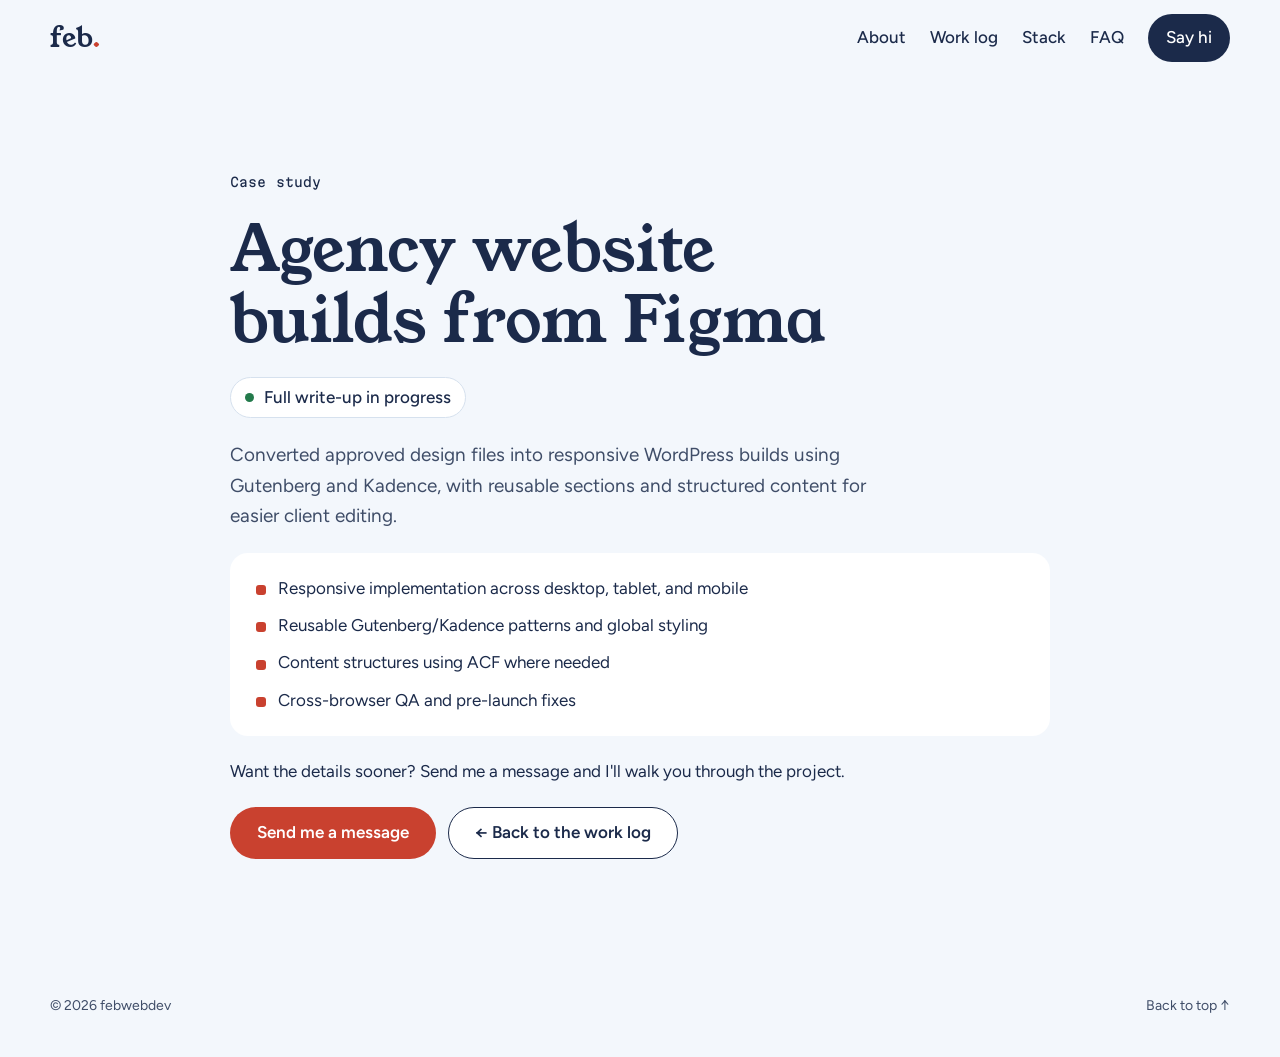
==== commit d86c1e4a: "Switch the portfolio to the friendly work-log design Rebuilds the homepage around the "Friendly + Fi" ====
--- a/case-studies/figma-to-wordpress/index.html
+++ b/case-studies/figma-to-wordpress/index.html
@@ -1,133 +1,48 @@
-
-<!DOCTYPE html>
+<!doctype html>
 <html lang="en">
 <head>
   <meta charset="utf-8">
   <meta name="viewport" content="width=device-width, initial-scale=1">
 
-  <title>Agency website builds from Figma | Case study in progress | Febelyn</title>
+  <title>Agency website builds from Figma | Case study in progress | febwebdev</title>
   <meta name="description" content="A full write-up of my Figma-to-WordPress agency builds is in progress.">
   <meta name="author" content="Febelyn">
 
-  <!-- will remove sfter full write up is done -->
+  <!-- will remove after full write up is done -->
   <meta name="robots" content="noindex">
-  <meta name="theme-color" content="#f3f2ec" media="(prefers-color-scheme: light)">
-  <meta name="theme-color" content="#0c0c10" media="(prefers-color-scheme: dark)">
-
-  <script>
-    // Apply the saved or system theme before first paint to avoid a flash.
-    (function () {
-      var theme;
-      try { theme = localStorage.getItem("theme"); } catch (e) {}
-      if (theme !== "light" && theme !== "dark") {
-        theme = window.matchMedia("(prefers-color-scheme: dark)").matches ? "dark" : "light";
-      }
-      document.documentElement.dataset.theme = theme;
-    })();
-  </script>
-
+  <meta name="theme-color" content="#f3f7fc">
 
   <link rel="icon" href="../../favicon.svg" type="image/svg+xml">
   <link rel="preconnect" href="https://fonts.googleapis.com">
   <link rel="preconnect" href="https://fonts.gstatic.com" crossorigin>
-  <link rel="stylesheet" href="https://fonts.googleapis.com/css2?family=Bricolage+Grotesque:opsz,wght@12..96,500;12..96,700;12..96,800&family=Geist:wght@400;500;600&family=Geist+Mono:wght@500&display=swap">
+  <link rel="stylesheet" href="https://fonts.googleapis.com/css2?family=Young+Serif&family=Figtree:wght@400;500;600;700&family=Martian+Mono:wght@400;500&display=swap">
   <link rel="stylesheet" href="../../css/style.css">
   <script defer src="../../js/main.js"></script>
-
-  <style>
-    .soon {
-      display: grid;
-      align-items: center;
-      min-height: 100vh;
-      padding: calc(var(--header-height) + 56px) 0 80px;
-    }
-
-    .container.soon-inner {
-      width: min(calc(100% - 32px), 760px);
-    }
-
-    .soon h1 {
-      margin-bottom: 22px;
-      font-size: clamp(2.2rem, 5vw, 3.6rem);
-    }
-
-    .soon-status {
-      display: inline-flex;
-      align-items: center;
-      gap: 10px;
-      margin: 0 0 26px;
-      padding: 6px 14px;
-      border: 1px solid var(--line);
-      border-radius: 999px;
-      color: var(--text);
-      background: var(--surface);
-      font-size: 0.84rem;
-      font-weight: 700;
-    }
-
-    .soon h1 {
-      letter-spacing: -0.02em;
-    }
-
-    .soon .hero-lede {
-      margin-bottom: 24px;
-    }
-
-    .soon-points {
-      display: grid;
-      gap: 10px;
-      margin: 0 0 28px;
-      padding-left: 20px;
-      color: var(--muted);
-    }
-
-    .soon-email {
-      margin-top: 24px;
-      color: var(--muted);
-    }
-
-    .soon-help {
-      margin-bottom: 20px;
-      color: var(--text);
-      font-weight: 650;
-    }
-  </style>
 </head>
 <body>
   <a class="skip-link" href="#main">Skip to content</a>
 
-  <header class="site-header" data-header>
+  <header class="site-header">
     <div class="container header-inner">
-      <a class="brand" href="../../#top" aria-label="Febelyn, home">
-        <span class="brand-mark" aria-hidden="true"><i></i><i></i><i></i><i></i></span>
-        <span>Febelyn</span>
-      </a>
+      <a class="brand" href="../../" aria-label="febwebdev, home">feb<span>.</span></a>
 
-      <div class="header-actions">
-        <nav class="site-nav" id="site-nav" aria-label="Primary navigation" data-nav>
-          <a href="../../#work">Work</a>
-          <a href="../../#skills">Skills</a>
-          <a href="../../#about">About</a>
-          <a href="../../#contact">Contact</a>
-          <a class="nav-cta" href="https://www.linkedin.com/in/febelyncarino/" target="_blank" rel="noopener">LinkedIn ↗</a>
-        </nav>
+      <nav class="site-nav" id="site-nav" aria-label="Primary" data-nav>
+        <a href="../../#about">About</a>
+        <a href="../../#log">Work log</a>
+        <a href="../../#stack">Stack</a>
+        <a href="../../#faq">FAQ</a>
+        <a class="nav-cta" href="../../#contact">Say hi</a>
+      </nav>
 
-        <button class="icon-button theme-toggle" type="button" aria-label="Switch to dark theme" data-theme-toggle>
-          <svg class="icon-moon" viewBox="0 0 24 24" fill="none" stroke="currentColor" stroke-width="2" stroke-linecap="round" stroke-linejoin="round" aria-hidden="true"><path d="M21 12.8A9 9 0 1 1 11.2 3a7 7 0 0 0 9.8 9.8z"/></svg>
-          <svg class="icon-sun" viewBox="0 0 24 24" fill="none" stroke="currentColor" stroke-width="2" stroke-linecap="round" stroke-linejoin="round" aria-hidden="true"><circle cx="12" cy="12" r="4"/><path d="M12 2v2M12 20v2M4.9 4.9l1.4 1.4M17.7 17.7l1.4 1.4M2 12h2M20 12h2M4.9 19.1l1.4-1.4M17.7 6.3l1.4-1.4"/></svg>
-        </button>
-
-        <button class="icon-button nav-toggle" type="button" aria-expanded="false" aria-controls="site-nav" data-nav-toggle>
-          <span class="sr-only">Toggle navigation</span>
-          <span class="nav-toggle-lines" aria-hidden="true"><span></span><span></span><span></span></span>
-        </button>
-      </div>
+      <button class="nav-toggle" type="button" aria-expanded="false" aria-controls="site-nav" aria-label="Open menu" data-nav-toggle>
+        <span class="nav-toggle-lines" aria-hidden="true"><span></span><span></span><span></span></span>
+      </button>
     </div>
   </header>
 
   <main id="main" class="soon">
     <div class="container soon-inner">
-      <p class="eyebrow">Case study</p>
+      <p class="mono">Case study</p>
       <h1>Agency website builds from Figma</h1>
 
       <p class="soon-status"><span class="status-dot" aria-hidden="true"></span> Full write-up in progress</p>
@@ -144,26 +59,20 @@
         <li>Cross-browser QA and pre-launch fixes</li>
       </ul>
 
-      <!-- p class="soon-help">Want the details sooner? Message me and I'll walk you through the project.</p -->
+      <p>Want the details sooner? Send me a message and I'll walk you through the project.</p>
 
       <div class="hero-actions">
-        <a class="button button-primary" href="https://www.linkedin.com/in/febelyncarino/" target="_blank" rel="noopener">Message me on LinkedIn</a>
-        <a class="button button-secondary" href="../../#work">← Back to selected work</a>
+        <a class="button button-primary" href="../../#contact">Send me a message</a>
+        <a class="button button-secondary" href="../../#log">← Back to the work log</a>
       </div>
-
-      <p class="soon-email">
-        Or email <a href="mailto:carino.febelyn@gmail.com">carino.febelyn@gmail.com</a>
-      </p>
     </div>
   </main>
 
   <footer class="site-footer">
     <div class="container footer-inner">
-      <p>© <span data-year></span> Febelyn. Hand-built with HTML, CSS &amp; JavaScript.</p>
+      <p>© <span data-year>2026</span> febwebdev</p>
       <a href="#main">Back to top ↑</a>
     </div>
   </footer>
-
-  <div class="toast" role="status" aria-live="polite" data-toast></div>
 </body>
 </html>
--- a/css/style.css
+++ b/css/style.css
@@ -1,61 +1,33 @@
 /* =========================================================
-   febwebdev.github.io
-   Portfolio styles: "Blocks" direction
+   febwebdev
+   Portfolio styles: friendly look + work log
    ========================================================= */
 
 :root {
-  --bg: #f3f2ec;
-  --surface: #ffffff;
-  --surface-2: #e8e7df;
-  --text: #0e0e12;
-  --muted: #55565f;
-  --line: rgba(14, 14, 18, 0.12);
-  --line-strong: rgba(14, 14, 18, 0.9);
-  --accent: #3b2cf5;
-  --accent-hover: #2a1dd6;
-  --accent-ink: #ffffff;
-  --accent-soft: rgba(59, 44, 245, 0.1);
-  --lime: #d4ff3f;
-  --lime-ink: #0e0e12;
-  --invert-bg: #0e0e12;
-  --invert-text: #f3f2ec;
-  --invert-muted: #a3a4ad;
-  --shadow: 4px 4px 0 var(--line-strong);
-
-  --font-sans: "Geist", ui-sans-serif, system-ui, -apple-system, "Segoe UI", sans-serif;
-  --font-display: "Bricolage Grotesque", "Geist", ui-sans-serif, system-ui, sans-serif;
-  --font-mono: "Geist Mono", ui-monospace, SFMono-Regular, Menlo, Consolas, monospace;
-
-  --radius-sm: 8px;
-  --radius: 16px;
-  --radius-lg: 24px;
-  --container: 1240px;
-  --header-height: 68px;
-  --gap: 14px;
-
-  color-scheme: light;
-}
-
-:root[data-theme="dark"] {
-  --bg: #0c0c10;
-  --surface: #16161c;
-  --surface-2: #1e1e26;
-  --text: #f1f0ea;
-  --muted: #a3a4ad;
-  --line: rgba(255, 255, 255, 0.1);
-  --line-strong: rgba(255, 255, 255, 0.85);
-  --accent: #9d94ff;
-  --accent-hover: #b5aeff;
-  --accent-ink: #0c0c10;
-  --accent-soft: rgba(157, 148, 255, 0.14);
-  --lime: #d4ff3f;
-  --lime-ink: #0c0c10;
-  --invert-bg: #f1f0ea;
-  --invert-text: #0e0e12;
-  --invert-muted: #55565f;
-  --shadow: 4px 4px 0 var(--accent);
-
-  color-scheme: dark;
+  --sky: #f3f7fc;
+  --white: #ffffff;
+  --navy: #1b2a4a;
+  --navy-2: #24365a;
+  --navy-line: #2f4266;
+  --ink-soft: #3f4d68;
+  --on-navy: #e6edf3;
+  --on-navy-muted: #c9d4e4;
+  --on-navy-faint: #a9b8cf;
+  --sun: #ffd166;
+  --sun-ink: #3a2e00;
+  --blush: #fde0db;
+  --blush-ink: #4a2620;
+  --mist: #e3ecf7;
+  --line: #d6e1ee;
+  --accent: #c9412f;
+  --green: #237a4b;
+
+  --font-display: "Young Serif", Georgia, "Times New Roman", serif;
+  --font-body: "Figtree", ui-sans-serif, system-ui, -apple-system, "Segoe UI", sans-serif;
+  --font-mono: "Martian Mono", ui-monospace, SFMono-Regular, Menlo, Consolas, monospace;
+
+  --container: 1180px;
+  --header-height: 76px;
 }
 
 *,
@@ -66,18 +38,17 @@
 
 html {
   scroll-behavior: smooth;
-  scroll-padding-top: calc(var(--header-height) + 16px);
+  scroll-padding-top: 24px;
 }
 
 body {
   margin: 0;
-  color: var(--text);
-  background: var(--bg);
-  font-family: var(--font-sans);
+  color: var(--navy);
+  background: var(--sky);
+  font-family: var(--font-body);
   font-size: 1.0625rem;
   line-height: 1.6;
   -webkit-font-smoothing: antialiased;
-  transition: background-color 250ms ease, color 250ms ease;
 }
 
 body.nav-open {
@@ -99,9 +70,8 @@
 h3 {
   margin: 0;
   font-family: var(--font-display);
-  font-weight: 700;
-  line-height: 1.02;
-  letter-spacing: -0.035em;
+  font-weight: 400;
+  line-height: 1.1;
   text-wrap: balance;
 }
 
@@ -115,26 +85,9 @@
   border-radius: 4px;
 }
 
-::selection {
-  background: var(--lime);
-  color: var(--lime-ink);
-}
-
 .container {
-  width: min(100% - 32px, var(--container));
+  width: min(100% - 48px, var(--container));
   margin-inline: auto;
-}
-
-.sr-only {
-  position: absolute;
-  width: 1px;
-  height: 1px;
-  padding: 0;
-  margin: -1px;
-  overflow: hidden;
-  clip: rect(0, 0, 0, 0);
-  white-space: nowrap;
-  border: 0;
 }
 
 .skip-link {
@@ -143,9 +96,9 @@
   top: -60px;
   z-index: 100;
   padding: 10px 16px;
-  background: var(--text);
-  color: var(--bg);
-  border-radius: var(--radius-sm);
+  background: var(--navy);
+  color: var(--white);
+  border-radius: 10px;
   font-weight: 600;
   text-decoration: none;
 }
@@ -154,141 +107,76 @@
   top: 12px;
 }
 
+.mono {
+  font-family: var(--font-mono);
+  font-size: 0.8rem;
+  letter-spacing: 0.01em;
+}
+
 /* ---------- Header ---------- */
 
 .site-header {
-  position: sticky;
-  top: 0;
+  position: relative;
   z-index: 50;
-  height: var(--header-height);
-  background: color-mix(in srgb, var(--bg) 82%, transparent);
-  backdrop-filter: blur(14px);
-  -webkit-backdrop-filter: blur(14px);
-  border-bottom: 1px solid transparent;
-  transition: border-color 200ms ease;
-}
-
-.site-header.is-scrolled {
-  border-bottom-color: var(--line);
 }
 
 .header-inner {
   display: flex;
   align-items: center;
   justify-content: space-between;
-  height: 100%;
+  gap: 16px;
+  min-height: var(--header-height);
 }
 
 .brand {
-  display: inline-flex;
+  font-family: var(--font-display);
+  font-size: 1.75rem;
+  text-decoration: none;
+}
+
+.brand span {
+  color: var(--accent);
+}
+
+.site-nav {
+  display: flex;
   align-items: center;
-  gap: 10px;
-  font-family: var(--font-display);
-  font-weight: 800;
-  font-size: 1.25rem;
-  letter-spacing: -0.03em;
+  gap: 6px 24px;
+  font-weight: 500;
+}
+
+.site-nav a {
   text-decoration: none;
 }
 
-.brand-mark {
-  display: grid;
-  grid-template-columns: repeat(2, 11px);
-  gap: 3px;
-}
-
-.brand-mark i {
-  width: 11px;
-  height: 11px;
-  border-radius: 3px;
-  background: var(--text);
-}
-
-.brand-mark i:nth-child(2) {
-  background: var(--accent);
-}
-
-.brand-mark i:nth-child(3) {
-  background: var(--lime);
-  outline: 1px solid var(--line-strong);
-  outline-offset: -1px;
-}
-
-.brand:hover .brand-mark i:nth-child(1) {
-  border-radius: 50%;
-}
-
-.header-actions {
-  display: flex;
-  align-items: center;
-  gap: 8px;
-}
-
-.site-nav {
-  display: flex;
-  align-items: center;
-  gap: 4px;
-}
-
-.site-nav a {
-  padding: 8px 14px;
+.site-nav a:hover {
+  text-decoration: underline;
+  text-underline-offset: 4px;
+}
+
+.site-nav .nav-cta {
+  padding: 10px 18px;
   border-radius: 999px;
-  font-size: 0.95rem;
-  font-weight: 500;
+  background: var(--navy);
+  color: var(--white);
+}
+
+.site-nav .nav-cta:hover {
   text-decoration: none;
-  color: var(--muted);
-  transition: color 150ms ease, background-color 150ms ease;
-}
-
-.site-nav a:hover {
-  color: var(--text);
-  background: var(--surface-2);
-}
-
-.site-nav .nav-cta {
-  margin-left: 6px;
-  color: var(--bg);
-  background: var(--text);
-}
-
-.site-nav .nav-cta:hover {
-  color: var(--accent-ink);
-  background: var(--accent);
-}
-
-.icon-button {
-  display: inline-grid;
+  background: #0d1630;
+}
+
+.nav-toggle {
+  display: none;
   place-items: center;
-  width: 42px;
-  height: 42px;
+  width: 44px;
+  height: 44px;
   padding: 0;
   border: 1px solid var(--line);
   border-radius: 999px;
-  background: var(--surface);
-  color: var(--text);
+  background: var(--white);
+  color: var(--navy);
   cursor: pointer;
-  transition: border-color 150ms ease, transform 150ms ease;
-}
-
-.icon-button:hover {
-  border-color: var(--line-strong);
-}
-
-.icon-button svg {
-  width: 18px;
-  height: 18px;
-}
-
-.theme-toggle .icon-sun,
-:root[data-theme="dark"] .theme-toggle .icon-moon {
-  display: none;
-}
-
-:root[data-theme="dark"] .theme-toggle .icon-sun {
-  display: block;
-}
-
-.nav-toggle {
-  display: none;
 }
 
 .nav-toggle-lines {
@@ -317,944 +205,670 @@
   transform: translateY(-6px) rotate(-45deg);
 }
 
-/* ---------- Buttons & small parts ---------- */
+/* ---------- Buttons & chips ---------- */
 
 .button {
   display: inline-flex;
   align-items: center;
   justify-content: center;
   gap: 8px;
-  min-height: 50px;
-  padding: 12px 22px;
-  border: 1.5px solid var(--line-strong);
+  min-height: 52px;
+  padding: 0 26px;
+  border: 1.5px solid transparent;
   border-radius: 999px;
   font: inherit;
   font-weight: 600;
-  font-size: 1rem;
   text-decoration: none;
   cursor: pointer;
-  transition: transform 150ms ease, box-shadow 150ms ease, background-color 150ms ease, color 150ms ease;
+  transition: transform 150ms ease, background-color 150ms ease;
 }
 
 .button:hover {
-  transform: translate(-2px, -2px);
-  box-shadow: 3px 3px 0 var(--line-strong);
-}
-
-.button:active {
-  transform: none;
-  box-shadow: none;
+  transform: translateY(-2px);
 }
 
 .button-primary {
   background: var(--accent);
-  border-color: var(--accent);
-  color: var(--accent-ink);
-}
-
-.button-primary:hover {
-  background: var(--accent-hover);
+  color: var(--white);
 }
 
 .button-secondary {
-  background: transparent;
-  color: var(--text);
-}
-
-.eyebrow {
+  background: var(--white);
+  border-color: var(--navy);
+  color: var(--navy);
+}
+
+.button-dark {
+  background: var(--navy);
+  color: var(--white);
+}
+
+.chip {
   display: inline-flex;
   align-items: center;
+  padding: 2px 10px;
+  border-radius: 999px;
+  font-family: var(--font-mono);
+  font-size: 0.72rem;
+  white-space: nowrap;
+}
+
+.chip-fixed { background: var(--green); color: var(--white); }
+.chip-shipped { background: var(--sun); color: var(--navy); }
+.chip-demo { background: #b4c8ff; color: var(--navy); }
+.chip-dark { background: var(--navy); color: var(--white); }
+
+.hl {
+  background: var(--sun);
+  padding: 0 0.12em;
+  border-radius: 6px;
+  -webkit-box-decoration-break: clone;
+  box-decoration-break: clone;
+}
+
+/* ---------- Hero ---------- */
+
+.hero {
+  padding: 40px 0 80px;
+}
+
+.hero-grid {
+  display: flex;
+  flex-wrap: wrap;
+  gap: 48px;
+  align-items: center;
+}
+
+.hero-copy {
+  flex: 999 1 540px;
+  min-width: 0;
+  display: flex;
+  flex-direction: column;
+  gap: 24px;
+}
+
+.hero-copy .mono {
+  color: #4a5a78;
+}
+
+.hero h1 {
+  font-size: clamp(2.5rem, 5.4vw, 4.4rem);
+  line-height: 1.06;
+  letter-spacing: -0.02em;
+}
+
+.hero-lede {
+  max-width: 56ch;
+  font-size: 1.18rem;
+  color: var(--ink-soft);
+}
+
+.hero-actions {
+  display: flex;
+  flex-wrap: wrap;
+  gap: 12px;
+}
+
+.hero-art {
+  flex: 1 1 340px;
+  min-width: 0;
+  display: flex;
+  flex-direction: column;
+  align-items: center;
+  gap: 18px;
+}
+
+.avatar-wrap {
+  position: relative;
+  width: 300px;
+  max-width: 100%;
+  height: 280px;
+}
+
+.avatar {
+  position: absolute;
+  left: 0;
+  top: 10px;
+  width: 260px;
+  height: 260px;
+  margin: 0;
+  border-radius: 50%;
+  background: var(--sun);
+  overflow: hidden;
+  display: grid;
+  place-items: center;
+}
+
+.avatar img {
+  width: 100%;
+  height: 100%;
+  object-fit: cover;
+}
+
+.avatar-monogram {
+  font-family: var(--font-display);
+  font-size: 7.5rem;
+  line-height: 1;
+  color: var(--navy);
+}
+
+.avatar-monogram span {
+  color: var(--accent);
+}
+
+.sticker-stat {
+  position: absolute;
+  right: 0;
+  top: 0;
+  padding: 12px 16px;
+  border-radius: 18px;
+  background: var(--white);
+  box-shadow: 0 16px 30px -18px rgba(27, 42, 74, 0.45);
+  transform: rotate(3deg);
+}
+
+.sticker-stat strong {
+  display: block;
+  font-family: var(--font-display);
+  font-weight: 400;
+  font-size: 1.75rem;
+  line-height: 1.2;
+}
+
+.sticker-stat span {
+  font-size: 0.875rem;
+  color: var(--ink-soft);
+}
+
+.sticker-row {
+  display: flex;
+  flex-wrap: wrap;
+  justify-content: center;
+  gap: 14px;
+  width: 100%;
+}
+
+.status-card,
+.learning-card {
+  flex: 1 1 200px;
+  max-width: 260px;
+}
+
+.status-card {
+  overflow: hidden;
+  border-radius: 14px;
+  background: var(--navy);
+  color: var(--on-navy);
+  box-shadow: 0 16px 30px -18px rgba(27, 42, 74, 0.6);
+  transform: rotate(-2deg);
+}
+
+.status-card-top {
+  display: flex;
+  align-items: center;
+  gap: 8px;
+  padding: 8px 14px;
+  border-bottom: 1px solid var(--navy-line);
+  color: var(--on-navy-faint);
+}
+
+.status-card p {
+  padding: 12px 14px;
+  font-size: 0.95rem;
+  font-weight: 600;
+  line-height: 1.4;
+}
+
+.learning-card {
+  padding: 12px 16px;
+  border: 2px dashed var(--accent);
+  border-radius: 18px;
+  background: var(--white);
+  font-size: 0.875rem;
+  line-height: 1.45;
+  color: var(--ink-soft);
+  transform: rotate(1.5deg);
+}
+
+.learning-card strong {
+  display: block;
+  color: var(--navy);
+}
+
+/* ---------- Sections ---------- */
+
+.section {
+  padding: clamp(64px, 9vw, 96px) 0;
+}
+
+.section-white {
+  background: var(--white);
+}
+
+.section-navy {
+  background: var(--navy);
+  color: var(--on-navy);
+}
+
+.section-title {
+  font-size: clamp(2rem, 3.6vw, 2.8rem);
+}
+
+.section-head {
+  display: flex;
+  flex-wrap: wrap;
+  justify-content: space-between;
+  align-items: flex-end;
+  gap: 12px 40px;
+  margin-bottom: 26px;
+}
+
+.section-head p {
+  max-width: 46ch;
+  font-size: 1rem;
+}
+
+/* ---------- About ---------- */
+
+.about-grid {
+  display: flex;
+  flex-wrap: wrap;
+  gap: 48px;
+}
+
+.about-copy {
+  flex: 1 1 360px;
+  min-width: 0;
+  display: flex;
+  flex-direction: column;
+  gap: 18px;
+}
+
+.about-copy > p {
+  color: var(--ink-soft);
+}
+
+.about-numbers {
+  display: flex;
+  flex-wrap: wrap;
+  gap: 28px;
+  margin-top: 6px;
+}
+
+.about-numbers strong {
+  display: block;
+  font-family: var(--font-display);
+  font-weight: 400;
+  font-size: 2.1rem;
+  line-height: 1.1;
+}
+
+.about-numbers span {
+  font-size: 0.875rem;
+  color: var(--ink-soft);
+}
+
+.about-side {
+  flex: 1 1 420px;
+  min-width: 0;
+  display: flex;
+  flex-direction: column;
+  gap: 16px;
+}
+
+.about-side > .mono {
+  color: var(--accent);
+}
+
+.pill-list {
+  display: flex;
+  flex-wrap: wrap;
   gap: 10px;
-  margin-bottom: 18px;
-  font-family: var(--font-mono);
-  font-size: 0.8rem;
-  font-weight: 500;
-  letter-spacing: 0.06em;
-  text-transform: uppercase;
-  color: var(--muted);
-}
-
-.eyebrow span {
-  padding: 3px 7px;
-  border-radius: 6px;
-  background: var(--lime);
-  color: var(--lime-ink);
-}
-
-.status-pill {
-  display: inline-flex;
-  align-items: center;
-  gap: 10px;
-  padding: 6px 14px 6px 10px;
-  border: 1px solid var(--line);
-  border-radius: 999px;
-  background: var(--bg);
-  font-size: 0.9rem;
-  font-weight: 500;
-}
-
-.status-dot {
-  position: relative;
-  width: 9px;
-  height: 9px;
-  border-radius: 50%;
-  background: #1fbf6a;
-}
-
-.status-dot::after {
-  content: "";
-  position: absolute;
-  inset: -4px;
-  border-radius: 50%;
-  border: 2px solid #1fbf6a;
-  opacity: 0;
-  animation: ping 2.2s ease-out infinite;
-}
-
-@keyframes ping {
-  0% { transform: scale(0.6); opacity: 0.7; }
-  100% { transform: scale(1.6); opacity: 0; }
-}
-
-.tag-list {
-  display: flex;
-  flex-wrap: wrap;
-  gap: 6px;
   margin: 0;
   padding: 0;
   list-style: none;
 }
 
-.tag-list li {
-  padding: 4px 10px;
-  border: 1px solid var(--line);
-  border-radius: 6px;
-  font-family: var(--font-mono);
-  font-size: 0.78rem;
+.pill-list li {
+  padding: 10px 16px;
+  border-radius: 999px;
+  background: var(--mist);
   font-weight: 500;
-  color: var(--muted);
-}
-
-.tag-list li.is-core {
-  border-color: var(--accent);
-  background: var(--accent-soft);
+}
+
+.pill-list .pill-sun { background: var(--sun); }
+.pill-list .pill-blush { background: var(--blush); }
+
+.quote {
+  margin: 8px 0 0;
+  padding: 20px 22px;
+  border-radius: 18px;
+  background: var(--sky);
+}
+
+.quote blockquote {
+  margin: 0;
+  font-family: var(--font-display);
+  font-size: 1.25rem;
+  line-height: 1.4;
+}
+
+.quote figcaption {
+  margin-top: 8px;
+  font-size: 0.875rem;
+  color: var(--ink-soft);
+}
+
+.stars {
   color: var(--accent);
-}
-
-.text-link {
-  display: inline-flex;
-  align-items: center;
-  gap: 8px;
-  font-weight: 600;
-  color: var(--accent);
-  text-decoration: underline;
-  text-decoration-thickness: 2px;
-  text-underline-offset: 5px;
-}
-
-.text-link span {
-  transition: transform 150ms ease;
-}
-
-.text-link:hover span {
-  transform: translateX(4px);
-}
-
-/* ---------- Hero bento ---------- */
-
-.hero {
-  padding: 28px 0 56px;
-}
-
-.bento {
-  display: grid;
-  grid-template-columns: repeat(12, 1fr);
-  gap: var(--gap);
-}
-
-.tile {
-  position: relative;
-  margin: 0;
-  padding: 28px;
-  border: 1px solid var(--line);
-  border-radius: var(--radius-lg);
-  background: var(--surface);
+  letter-spacing: 2px;
+}
+
+/* ---------- Work log ---------- */
+
+.section-navy .section-head p {
+  color: var(--on-navy-faint);
+}
+
+.log {
+  display: flex;
+  flex-direction: column;
+  gap: 18px;
+}
+
+.ticket {
+  display: flex;
+  flex-wrap: wrap;
   overflow: hidden;
-}
-
-.tile-intro {
-  grid-column: 1 / 9;
-  grid-row: 1 / 3;
-  display: flex;
-  flex-direction: column;
-  align-items: flex-start;
-  gap: 26px;
-  padding: clamp(28px, 4vw, 52px);
-}
-
-.tile-intro h1 {
-  font-size: clamp(2.6rem, 5.6vw, 4.7rem);
-  font-weight: 800;
-  line-height: 0.96;
-  letter-spacing: -0.045em;
-}
-
-.hl {
-  background: linear-gradient(transparent 58%, var(--lime) 58%, var(--lime) 92%, transparent 92%);
-  -webkit-box-decoration-break: clone;
-  box-decoration-break: clone;
-}
-
-:root[data-theme="dark"] .hl {
-  background: none;
-  color: var(--lime);
-}
-
-.hero-lede {
-  max-width: 60ch;
-  font-size: 1.1rem;
-  color: var(--muted);
-}
-
-.hero-actions {
-  display: flex;
-  flex-wrap: wrap;
-  gap: 12px;
-}
-
-.tile-editor {
-  grid-column: 9 / 13;
-  grid-row: 1;
+  border-radius: 18px;
+  background: var(--navy-2);
+}
+
+.ticket-body {
+  flex: 3 1 480px;
+  min-width: 0;
   display: flex;
   flex-direction: column;
   gap: 14px;
-  background: var(--invert-bg);
-  color: var(--invert-text);
-  border-color: transparent;
-  font-family: var(--font-mono);
-  font-size: 0.85rem;
-}
-
-:root[data-theme="dark"] .tile-editor {
-  --invert-bg: #1b1b23;
-  --invert-text: #f1f0ea;
-  --invert-muted: #a3a4ad;
-  border-color: var(--line);
-}
-
-.editor-bar {
-  display: flex;
-  align-items: center;
-  gap: 6px;
-  color: var(--invert-muted);
-}
-
-.editor-bar span {
-  width: 10px;
-  height: 10px;
-  border-radius: 50%;
-  background: var(--invert-muted);
-  opacity: 0.4;
-}
-
-.editor-bar b {
-  margin-left: auto;
-  font-weight: 500;
-}
-
-.editor-blocks {
-  display: grid;
-  gap: 6px;
-  margin: 0;
-  padding: 0;
-  list-style: none;
-}
-
-.editor-blocks li {
-  display: flex;
-  justify-content: space-between;
-  align-items: center;
-  gap: 8px;
-  padding: 9px 12px;
-  border: 1px solid color-mix(in srgb, var(--invert-text) 16%, transparent);
-  border-radius: 8px;
-}
-
-.editor-blocks li:nth-child(2) {
-  border-color: var(--lime);
-  box-shadow: inset 3px 0 0 var(--lime);
-}
-
-.editor-blocks code {
-  font-family: inherit;
-}
-
-.editor-blocks em {
-  font-style: normal;
-  font-size: 0.72rem;
-  color: var(--invert-muted);
-}
-
-.editor-blocks li:last-child em {
-  color: #1fbf6a;
-}
-
-.editor-insert {
-  display: flex;
+  padding: 26px;
+}
+
+.ticket-meta {
+  display: flex;
+  flex-wrap: wrap;
   align-items: center;
   gap: 10px;
-  margin-top: auto;
-  color: var(--invert-muted);
-}
-
-.editor-insert span {
-  display: inline-grid;
-  place-items: center;
-  width: 24px;
-  height: 24px;
-  border-radius: 6px;
-  background: var(--lime);
-  color: var(--lime-ink);
-  font-weight: 700;
-}
-
-.caret {
-  width: 2px;
-  height: 1.1em;
-  background: var(--lime);
-  animation: blink 1s steps(1) infinite;
-}
-
-@keyframes blink {
-  50% { opacity: 0; }
-}
-
-.tile-stat {
-  display: flex;
-  flex-direction: column;
-  justify-content: space-between;
-  gap: 18px;
-  min-height: 170px;
-}
-
-.tile-stat strong {
-  font-family: var(--font-display);
-  font-size: clamp(3rem, 5vw, 4.4rem);
-  font-weight: 800;
-  line-height: 0.9;
-  letter-spacing: -0.05em;
-}
-
-.tile-stat span {
-  max-width: 24ch;
-  color: var(--muted);
-  font-size: 0.95rem;
-}
-
-.tile-stat.tile-accent {
-  grid-column: 9 / 13;
-  grid-row: 2;
-  background: var(--accent);
-  border-color: transparent;
-  color: var(--accent-ink);
-}
-
-.tile-stat.tile-accent span {
-  color: inherit;
-  opacity: 0.85;
-}
-
-.bento > .tile-stat:nth-child(4) {
-  grid-column: 1 / 4;
-}
-
-.bento > .tile-stat:nth-child(5) {
-  grid-column: 4 / 7;
-  background: var(--lime);
-  border-color: transparent;
-  color: var(--lime-ink);
-}
-
-.bento > .tile-stat:nth-child(5) span {
-  color: inherit;
-  opacity: 0.75;
-}
-
-.tile-quote {
-  grid-column: 7 / 13;
-  display: flex;
-  flex-direction: column;
-  justify-content: space-between;
-  gap: 18px;
-}
-
-.tile-quote blockquote {
+  color: var(--on-navy-faint);
+}
+
+.ticket h3 {
+  font-size: 1.6rem;
+}
+
+.ticket dl {
+  display: grid;
+  grid-template-columns: 100px minmax(0, 1fr);
+  gap: 8px 16px;
   margin: 0;
-}
-
-.tile-quote p {
-  font-family: var(--font-display);
-  font-size: clamp(1.25rem, 2vw, 1.55rem);
-  font-weight: 500;
-  line-height: 1.25;
-  letter-spacing: -0.02em;
-}
-
-.tile-quote figcaption {
-  display: flex;
-  flex-wrap: wrap;
-  align-items: center;
-  gap: 12px;
-  font-size: 0.9rem;
-  color: var(--muted);
-}
-
-.testimonial-rating {
-  color: var(--accent);
-  letter-spacing: 2px;
-}
-
-/* ---------- Ticker ---------- */
-
-.ticker {
-  overflow: hidden;
-  border-block: 1.5px solid var(--line-strong);
-  background: var(--lime);
-  color: var(--lime-ink);
-}
-
-.ticker-track {
-  display: flex;
-  width: max-content;
-  animation: ticker 40s linear infinite;
-}
-
-.ticker-track span {
-  display: inline-flex;
-  align-items: center;
-  gap: 28px;
-  padding: 14px 0 14px 28px;
-  font-family: var(--font-display);
-  font-size: 1.35rem;
-  font-weight: 700;
-  letter-spacing: -0.02em;
-  white-space: nowrap;
-}
-
-.ticker-track span::after {
-  content: "";
-  width: 10px;
-  height: 10px;
-  border-radius: 3px;
-  background: currentColor;
-}
-
-@keyframes ticker {
-  to { transform: translateX(-50%); }
-}
-
-/* ---------- Sections ---------- */
-
-.section {
-  padding: clamp(72px, 10vw, 128px) 0;
-}
-
-.section-alt {
-  background: var(--surface-2);
-}
-
-.section-heading {
-  display: grid;
-  grid-template-columns: 1fr 1fr;
-  column-gap: 48px;
-  align-items: end;
-  margin-bottom: 48px;
-}
-
-.section-heading .eyebrow {
-  grid-column: 1 / -1;
-  justify-self: start;
-}
-
-.section-heading h2 {
-  font-size: clamp(2.2rem, 4.6vw, 3.8rem);
-}
-
-.section-heading > p:last-child {
-  max-width: 48ch;
-  color: var(--muted);
-}
-
-/* ---------- Work ---------- */
-
-.work-list {
-  display: grid;
-  gap: var(--gap);
-}
-
-.work-item {
-  display: grid;
-  grid-template-columns: 1.1fr 1fr;
-  border: 1.5px solid var(--line-strong);
-  border-radius: var(--radius-lg);
-  background: var(--surface);
-  overflow: hidden;
-  transition: transform 200ms ease, box-shadow 200ms ease;
-}
-
-.work-item:hover {
-  transform: translate(-3px, -3px);
-  box-shadow: 6px 6px 0 var(--line-strong);
-}
-
-:root[data-theme="dark"] .work-item:hover {
-  box-shadow: 6px 6px 0 var(--accent);
-}
-
-.work-item:nth-child(even) .work-media {
-  order: 2;
-  border-right: 0;
-  border-left: 1.5px solid var(--line-strong);
-}
-
-.work-media {
-  display: grid;
-  place-items: center;
-  min-height: 360px;
-  padding: clamp(20px, 3vw, 40px);
-  border-right: 1.5px solid var(--line-strong);
-  background:
-    radial-gradient(circle at 1px 1px, var(--line) 1px, transparent 0) 0 0 / 18px 18px,
-    var(--surface-2);
-}
-
-.work-media img {
-  width: 100%;
-  max-height: 460px;
+  font-size: 1rem;
+}
+
+.ticket dt {
+  padding-top: 4px;
+  font-family: var(--font-mono);
+  font-size: 0.68rem;
+  color: var(--sun);
+}
+
+.ticket dd {
+  margin: 0;
+  color: var(--on-navy-muted);
+}
+
+.ticket dd:last-of-type {
+  color: var(--on-navy);
+}
+
+.ticket-shot {
+  flex: 2 1 320px;
+  min-width: 0;
+  max-width: 100%;
+  height: 300px;
   object-fit: cover;
   object-position: top;
-  border: 1px solid var(--line);
-  border-radius: var(--radius);
-  box-shadow: 0 20px 40px -20px rgba(0, 0, 0, 0.35);
-}
-
-.work-media-tall img {
-  width: auto;
-  max-width: 100%;
-}
-
-.work-media-process {
-  background: var(--accent);
-}
-
-.process {
+  background: var(--mist);
+}
+
+.mini-grid {
   display: grid;
+  grid-template-columns: repeat(auto-fit, minmax(min(100%, 300px), 1fr));
+  gap: 18px;
+}
+
+.mini {
+  display: flex;
+  flex-direction: column;
   gap: 10px;
-  width: min(100%, 360px);
-  margin: 0;
-  padding: 0;
-  list-style: none;
-  counter-reset: step;
-}
-
-.process li {
-  counter-increment: step;
-  display: flex;
-  align-items: center;
-  gap: 14px;
-  padding: 14px 18px;
-  border-radius: 12px;
-  background: var(--surface);
-  color: var(--text);
+  padding: 24px;
+  border-radius: 18px;
+  background: var(--navy-2);
+}
+
+.mini h3 {
+  font-size: 1.4rem;
+}
+
+.mini p {
+  font-size: 1rem;
+  color: var(--on-navy-muted);
+}
+
+.mini a {
+  margin-top: auto;
   font-weight: 600;
-  box-shadow: 4px 4px 0 rgba(0, 0, 0, 0.25);
-}
-
-.process li:nth-child(even) {
-  margin-left: 28px;
-}
-
-.process li::before {
-  content: counter(step, decimal-leading-zero);
-  font-family: var(--font-mono);
-  font-size: 0.78rem;
-  color: var(--accent);
-}
-
-.process li:last-child {
-  background: var(--lime);
-  color: var(--lime-ink);
-}
-
-.process li:last-child::before {
-  color: inherit;
-}
-
-.work-body {
-  display: flex;
-  flex-direction: column;
-  align-items: flex-start;
-  gap: 18px;
-  padding: clamp(24px, 3.5vw, 44px);
-}
-
-.work-meta {
-  display: flex;
-  align-items: center;
-  gap: 12px;
-  font-family: var(--font-mono);
-  font-size: 0.8rem;
-  letter-spacing: 0.04em;
-  text-transform: uppercase;
-  color: var(--muted);
-}
-
-.work-num {
-  display: inline-grid;
-  place-items: center;
-  min-width: 34px;
-  height: 26px;
-  padding: 0 6px;
-  border-radius: 6px;
-  background: var(--text);
-  color: var(--bg);
-}
-
-.work-body h3 {
-  font-size: clamp(1.7rem, 3vw, 2.4rem);
-}
-
-.work-body > p {
-  color: var(--muted);
-}
-
-.check-list {
-  display: grid;
-  gap: 8px;
-  margin: 0;
-  padding: 0;
-  list-style: none;
-}
-
-.check-list li {
-  position: relative;
-  padding-left: 28px;
-}
-
-.check-list li::before {
-  content: "";
-  position: absolute;
-  left: 0;
-  top: 0.42em;
-  width: 16px;
-  height: 16px;
-  border-radius: 4px;
-  background: var(--lime);
-  box-shadow: inset 0 0 0 1.5px var(--line-strong);
-}
-
-.check-list li::after {
-  content: "";
-  position: absolute;
-  left: 5px;
-  top: calc(0.42em + 3px);
-  width: 5px;
-  height: 8px;
-  border: solid var(--lime-ink);
-  border-width: 0 2px 2px 0;
-  transform: rotate(45deg);
-}
-
-.work-pair {
-  display: grid;
-  grid-template-columns: 1fr 1fr;
-  gap: var(--gap);
-}
-
-.work-compact {
-  grid-template-columns: 1fr;
-}
-
-.work-compact h3 {
-  font-size: clamp(1.5rem, 2.4vw, 1.9rem);
-}
-
-/* ---------- Skills ---------- */
-
-.skills-grid {
-  display: grid;
-  grid-template-columns: repeat(4, 1fr);
-  gap: var(--gap);
-}
-
-.skill-group {
+  color: var(--sun);
+}
+
+.mini-sun {
+  background: var(--sun);
+  color: var(--navy);
+}
+
+.mini-sun p {
+  color: var(--sun-ink);
+}
+
+.mini-sun a {
+  color: var(--navy);
+}
+
+.mini-blush {
+  background: var(--blush);
+  color: var(--navy);
+}
+
+.mini-blush p {
+  color: var(--blush-ink);
+}
+
+/* ---------- Toolbox ---------- */
+
+.tool-wrap {
+  display: flex;
+  flex-wrap: wrap;
+  gap: 40px;
+}
+
+.tool-intro {
+  flex: 1 1 300px;
+  min-width: 0;
   display: flex;
   flex-direction: column;
   gap: 12px;
-  padding: 26px;
-  border: 1px solid var(--line);
-  border-radius: var(--radius-lg);
-  background: var(--surface);
-}
-
-.skill-wide {
-  grid-column: span 2;
-}
-
-.skill-group h3 {
+}
+
+.tool-intro p {
+  color: var(--ink-soft);
+}
+
+.tool-grid {
+  flex: 999 1 560px;
+  min-width: 0;
+  display: grid;
+  grid-template-columns: repeat(auto-fit, minmax(min(100%, 240px), 1fr));
+  gap: 14px;
+  font-size: 0.95rem;
+}
+
+.tool-grid > div {
+  padding: 18px;
+  border-radius: 16px;
+  background: var(--white);
+}
+
+.tool-grid .mono {
+  display: block;
+  margin-bottom: 6px;
+  font-size: 0.68rem;
+  color: var(--accent);
+}
+
+/* ---------- FAQ ---------- */
+
+.faq {
+  max-width: 860px;
+}
+
+.faq h2 {
+  margin-bottom: 16px;
+}
+
+.faq details {
+  padding: 18px 0;
+  border-bottom: 1px solid var(--line);
+}
+
+.faq summary {
+  display: flex;
+  justify-content: space-between;
+  gap: 16px;
+  font-weight: 600;
+  font-size: 1.18rem;
+  cursor: pointer;
+  list-style: none;
+}
+
+.faq summary::-webkit-details-marker {
+  display: none;
+}
+
+.faq summary::after {
+  content: "+";
+  flex-shrink: 0;
+  font-family: var(--font-display);
   font-size: 1.5rem;
-}
-
-.skill-group > p {
-  margin-bottom: 6px;
-  color: var(--muted);
-  font-size: 0.97rem;
-}
-
-.skill-group .tag-list {
-  margin-top: auto;
-}
-
-.skills-legend {
-  display: flex;
-  align-items: center;
-  gap: 10px;
-  margin-top: 20px;
-  font-size: 0.9rem;
-  color: var(--muted);
-}
-
-/* ---------- About ---------- */
-
-.about-grid {
-  display: grid;
-  grid-template-columns: 1fr 1fr;
-  gap: clamp(32px, 6vw, 80px);
-  align-items: start;
-}
-
-.about-copy h2 {
-  font-size: clamp(2.2rem, 4.6vw, 3.8rem);
-}
-
-.about-photo {
-  margin: 0 0 24px;
-}
-
-.about-photo img {
-  width: 120px;
-  height: 120px;
-  object-fit: cover;
-  border: 1.5px solid var(--line-strong);
-  border-radius: 28px;
-  box-shadow: var(--shadow);
-}
-
-.about-text {
-  display: grid;
-  gap: 18px;
-  padding-top: 40px;
-  font-size: 1.1rem;
-  color: var(--muted);
-}
-
-.about-text p:first-child {
-  color: var(--text);
-  font-size: 1.25rem;
-}
-
-.about-links {
-  display: flex;
-  flex-wrap: wrap;
+  line-height: 1;
+  color: var(--accent);
+  transition: transform 200ms ease;
+}
+
+.faq details[open] summary::after {
+  transform: rotate(45deg);
+}
+
+.faq details p {
+  margin-top: 10px;
+  color: var(--ink-soft);
+}
+
+/* ---------- Contact ---------- */
+
+.contact-card {
+  display: flex;
+  flex-wrap: wrap;
+  align-items: flex-start;
+  gap: 40px;
+  padding: clamp(28px, 5vw, 64px);
+  border-radius: 32px;
+  background: var(--sun);
+}
+
+.contact-copy {
+  flex: 1 1 340px;
+  min-width: 0;
+  display: flex;
+  flex-direction: column;
+  gap: 14px;
+}
+
+.contact-copy h2 {
+  font-size: clamp(2.2rem, 4.4vw, 3.4rem);
+  line-height: 1.05;
+}
+
+.contact-copy p {
+  color: var(--sun-ink);
+}
+
+.contact-form {
+  flex: 1 1 360px;
+  min-width: 0;
+  display: flex;
+  flex-direction: column;
   gap: 12px;
-  margin-top: 8px;
-}
-
-.process-steps {
-  margin-top: clamp(48px, 7vw, 88px);
-}
-
-.process-label {
-  margin-bottom: 16px;
+}
+
+.contact-form label {
   font-family: var(--font-mono);
-  font-size: 0.8rem;
-  letter-spacing: 0.06em;
+  font-size: 0.75rem;
   text-transform: uppercase;
-  color: var(--muted);
-}
-
-.process-steps ol {
-  display: grid;
-  grid-template-columns: repeat(4, 1fr);
-  margin: 0;
-  padding: 0;
-  list-style: none;
-  border: 1.5px solid var(--line-strong);
-  border-radius: var(--radius-lg);
-  overflow: hidden;
-}
-
-.process-steps li {
-  display: flex;
-  flex-direction: column;
-  gap: 8px;
-  padding: 26px;
-  background: var(--surface);
-  transition: background-color 200ms ease, color 200ms ease;
-}
-
-.process-steps li + li {
-  border-left: 1.5px solid var(--line-strong);
-}
-
-.process-steps li span {
-  margin-bottom: 18px;
-  font-family: var(--font-display);
-  font-size: 2.6rem;
-  font-weight: 800;
-  line-height: 1;
-  letter-spacing: -0.04em;
-  color: var(--accent);
-}
-
-.process-steps li strong {
-  font-family: var(--font-display);
-  font-size: 1.25rem;
-  letter-spacing: -0.02em;
-}
-
-.process-steps li p {
-  font-size: 0.95rem;
-  color: var(--muted);
-}
-
-.process-steps li:hover {
-  background: var(--lime);
-  color: var(--lime-ink);
-}
-
-.process-steps li:hover span,
-.process-steps li:hover p {
-  color: inherit;
-}
-
-/* ---------- Contact ---------- */
-
-.contact-section {
-  padding: 0 0 clamp(48px, 7vw, 80px);
-}
-
-.contact-card {
-  position: relative;
-  padding: clamp(32px, 6vw, 80px);
-  border-radius: calc(var(--radius-lg) + 8px);
-  background: var(--invert-bg);
-  color: var(--invert-text);
-  overflow: hidden;
-}
-
-.contact-card::after {
-  content: "";
-  position: absolute;
-  right: -60px;
-  bottom: -60px;
-  width: 260px;
-  height: 260px;
-  border-radius: 48px;
-  background: var(--accent);
-  transform: rotate(18deg);
-  opacity: 0.9;
-  pointer-events: none;
-}
-
-.contact-card > * {
-  position: relative;
-  z-index: 1;
-}
-
-.contact-card .eyebrow {
-  color: var(--invert-muted);
-}
-
-.contact-card h2 {
-  max-width: 16ch;
-  font-size: clamp(2.4rem, 6vw, 4.8rem);
-  font-weight: 800;
-  line-height: 0.98;
-}
-
-.contact-lede {
-  max-width: 56ch;
-  margin-top: 24px;
-  font-size: 1.1rem;
-  color: var(--invert-muted);
-}
-
-.contact-actions {
-  display: flex;
-  flex-wrap: wrap;
-  gap: 12px;
-  margin: 36px 0 28px;
-}
-
-.contact-card .button-primary {
-  background: var(--lime);
-  border-color: var(--lime);
-  color: var(--lime-ink);
-}
-
-.contact-card .button-secondary {
-  border-color: var(--invert-text);
-  color: var(--invert-text);
-}
-
-.contact-card .button:hover {
-  box-shadow: 3px 3px 0 var(--accent);
-}
-
-.contact-note {
-  display: flex;
-  flex-wrap: wrap;
-  align-items: center;
-  gap: 12px;
-  max-width: 60ch;
-  font-size: 0.95rem;
-  color: var(--invert-muted);
-}
-
-.contact-note + .contact-note {
-  margin-top: 12px;
-}
-
-.contact-email {
-  font-family: var(--font-mono);
-  font-size: 1rem;
-  color: var(--invert-text);
-  text-underline-offset: 4px;
-}
-
-.copy-chip {
-  padding: 6px 12px;
-  border: 1px solid color-mix(in srgb, var(--invert-text) 30%, transparent);
-  border-radius: 999px;
-  background: transparent;
-  color: var(--invert-text);
+}
+
+.contact-form input,
+.contact-form textarea {
+  width: 100%;
+  min-height: 48px;
+  padding: 0 16px;
+  border: 2px solid transparent;
+  border-radius: 14px;
+  background: var(--white);
+  color: var(--navy);
   font: inherit;
-  font-size: 0.85rem;
-  cursor: pointer;
-}
-
-.copy-chip:hover {
-  background: var(--invert-text);
-  color: var(--invert-bg);
+}
+
+.contact-form textarea {
+  padding: 12px 16px;
+  resize: vertical;
+}
+
+.contact-form input:focus,
+.contact-form textarea:focus {
+  outline: none;
+  border-color: var(--navy);
+}
+
+.contact-form .button {
+  margin-top: 4px;
+}
+
+.contact-form .button:disabled {
+  opacity: 0.6;
+  cursor: progress;
+  transform: none;
+}
+
+.form-status {
+  min-height: 1.6em;
+  font-weight: 600;
+  color: var(--sun-ink);
 }
 
 /* ---------- Footer ---------- */
 
 .site-footer {
-  padding: 28px 0 40px;
-  font-size: 0.9rem;
-  color: var(--muted);
+  padding: 40px 0;
+  font-size: 0.875rem;
+  color: var(--ink-soft);
 }
 
 .footer-inner {
@@ -1269,37 +883,13 @@
 }
 
 .site-footer a:hover {
-  color: var(--text);
-}
-
-/* ---------- Toast ---------- */
-
-.toast {
-  position: fixed;
-  left: 50%;
-  bottom: 24px;
-  z-index: 60;
-  padding: 12px 20px;
-  border: 1.5px solid var(--line-strong);
-  border-radius: 999px;
-  background: var(--lime);
-  color: var(--lime-ink);
-  font-weight: 600;
-  opacity: 0;
-  pointer-events: none;
-  transform: translate(-50%, 16px);
-  transition: opacity 200ms ease, transform 200ms ease;
-}
-
-.toast.is-visible {
-  opacity: 1;
-  transform: translate(-50%, 0);
+  text-decoration: underline;
 }
 
 /* ---------- Case study "coming soon" page ---------- */
 
 .soon {
-  padding: clamp(56px, 9vw, 112px) 0;
+  padding: clamp(48px, 8vw, 96px) 0;
 }
 
 .soon-inner {
@@ -1311,19 +901,25 @@
 }
 
 .soon h1 {
-  font-size: clamp(2.6rem, 6vw, 4.6rem);
-  font-weight: 800;
+  font-size: clamp(2.4rem, 5.4vw, 4rem);
 }
 
 .soon-status {
   display: inline-flex;
   align-items: center;
   gap: 10px;
-  padding: 6px 14px 6px 10px;
+  padding: 6px 14px;
+  border-radius: 999px;
+  background: var(--white);
   border: 1px solid var(--line);
-  border-radius: 999px;
-  background: var(--surface);
   font-weight: 500;
+}
+
+.status-dot {
+  width: 9px;
+  height: 9px;
+  border-radius: 50%;
+  background: var(--green);
 }
 
 .soon-points {
@@ -1333,9 +929,8 @@
   margin: 0;
   padding: 22px 26px;
   list-style: none;
-  border: 1.5px solid var(--line-strong);
-  border-radius: var(--radius-lg);
-  background: var(--surface);
+  border-radius: 18px;
+  background: var(--white);
 }
 
 .soon-points li {
@@ -1347,200 +942,68 @@
   content: "";
   position: absolute;
   left: 0;
-  top: 0.55em;
+  top: 0.6em;
   width: 10px;
   height: 10px;
   border-radius: 3px;
   background: var(--accent);
 }
 
-.soon-email {
-  color: var(--muted);
-}
-
-.soon-email a {
-  color: var(--accent);
-}
-
-/* ---------- Reveal ---------- */
-
-.js .reveal {
-  opacity: 0;
-  transform: translateY(18px);
-  transition: opacity 600ms ease, transform 600ms cubic-bezier(0.2, 0.7, 0.2, 1);
-}
-
-.js .reveal.is-visible {
-  opacity: 1;
-  transform: none;
-}
-
-.js .bento .reveal:nth-child(2) { transition-delay: 60ms; }
-.js .bento .reveal:nth-child(3) { transition-delay: 120ms; }
-.js .bento .reveal:nth-child(4) { transition-delay: 180ms; }
-.js .bento .reveal:nth-child(5) { transition-delay: 240ms; }
-.js .bento .reveal:nth-child(6) { transition-delay: 300ms; }
-
 /* ---------- Responsive ---------- */
 
-@media (max-width: 1080px) {
-  .tile-intro {
-    grid-column: 1 / -1;
-    grid-row: auto;
-  }
-
-  .tile-editor {
-    grid-column: 1 / 7;
-    grid-row: auto;
-  }
-
-  .tile-stat.tile-accent {
-    grid-column: 7 / 13;
-    grid-row: auto;
-  }
-
-  .bento > .tile-stat:nth-child(4) {
-    grid-column: 1 / 7;
-  }
-
-  .bento > .tile-stat:nth-child(5) {
-    grid-column: 7 / 13;
-  }
-
-  .tile-quote {
-    grid-column: 1 / -1;
-  }
-
-  .skills-grid {
-    grid-template-columns: repeat(2, 1fr);
-  }
-
-  .process-steps ol {
-    grid-template-columns: repeat(2, 1fr);
-  }
-
-  .process-steps li:nth-child(3) {
-    border-left: 0;
-  }
-
-  .process-steps li:nth-child(n + 3) {
-    border-top: 1.5px solid var(--line-strong);
-  }
-}
-
-@media (max-width: 820px) {
+@media (max-width: 760px) {
   .nav-toggle {
     display: inline-grid;
   }
 
   .site-nav {
-    position: fixed;
-    inset: var(--header-height) 0 auto 0;
+    position: absolute;
+    top: var(--header-height);
+    left: 0;
+    right: 0;
     flex-direction: column;
     align-items: stretch;
     gap: 4px;
-    padding: 16px;
-    background: var(--bg);
-    border-bottom: 1.5px solid var(--line-strong);
-    transform: translateY(-8px);
+    padding: 12px 24px 20px;
+    background: var(--sky);
+    border-bottom: 1px solid var(--line);
     opacity: 0;
     visibility: hidden;
+    transform: translateY(-8px);
     transition: opacity 200ms ease, transform 200ms ease, visibility 200ms;
   }
 
   .site-nav.is-open {
-    transform: none;
     opacity: 1;
     visibility: visible;
+    transform: none;
   }
 
   .site-nav a {
-    padding: 14px 16px;
+    padding: 12px 4px;
     font-size: 1.1rem;
   }
 
   .site-nav .nav-cta {
-    margin: 8px 0 0;
+    margin-top: 6px;
     text-align: center;
   }
 
-  .section-heading,
-  .about-grid {
+  .ticket dl {
     grid-template-columns: 1fr;
-    row-gap: 18px;
+    gap: 2px;
   }
 
-  .about-text {
-    padding-top: 0;
+  .ticket dd {
+    margin-bottom: 10px;
   }
 
-  .work-item,
-  .work-pair {
-    grid-template-columns: 1fr;
+  .ticket-shot {
+    height: 220px;
   }
 
-  .work-item .work-media,
-  .work-item:nth-child(even) .work-media {
-    order: 0;
-    min-height: 0;
-    border: 0;
-    border-bottom: 1.5px solid var(--line-strong);
-  }
-}
-
-@media (max-width: 600px) {
-  :root {
-    --gap: 10px;
-  }
-
-  .hero {
-    padding-top: 16px;
-  }
-
-  .tile {
-    padding: 22px;
-  }
-
-  .tile-editor,
-  .tile-stat.tile-accent,
-  .bento > .tile-stat:nth-child(4),
-  .bento > .tile-stat:nth-child(5) {
-    grid-column: 1 / -1;
-  }
-
-  .tile-stat {
-    min-height: 0;
-  }
-
-  .skills-grid,
-  .process-steps ol {
-    grid-template-columns: 1fr;
-  }
-
-  .skill-wide {
-    grid-column: auto;
-  }
-
-  .process-steps li + li,
-  .process-steps li:nth-child(3) {
-    border-left: 0;
-    border-top: 1.5px solid var(--line-strong);
-  }
-
-  .process li:nth-child(even) {
-    margin-left: 14px;
-  }
-
-  .hero-actions .button,
-  .contact-actions .button {
-    width: 100%;
-  }
-
-  .contact-card::after {
-    width: 160px;
-    height: 160px;
-    right: -50px;
-    bottom: -50px;
+  .hero-actions .button {
+    flex: 1 1 100%;
   }
 }
 
@@ -1552,12 +1015,6 @@
   *,
   *::before,
   *::after {
-    animation: none !important;
     transition-duration: 0.01ms !important;
   }
-
-  .js .reveal {
-    opacity: 1;
-    transform: none;
-  }
-}
+}
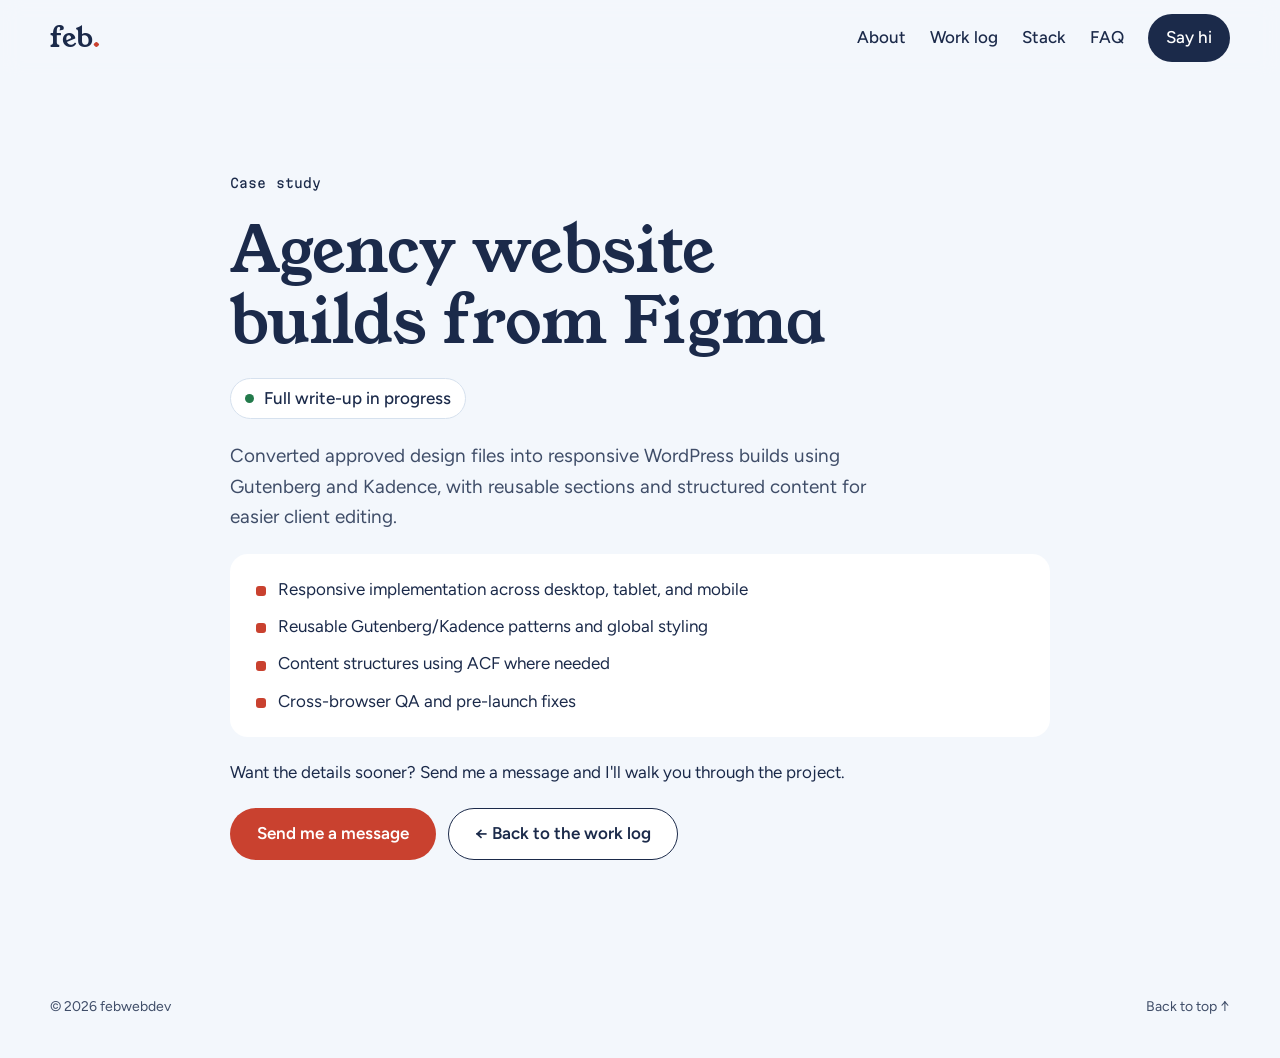
==== commit 4f06cb26: "Keep the header visible while scrolling The header sticks to the top with a soft background and gain" ====
--- a/case-studies/figma-to-wordpress/index.html
+++ b/case-studies/figma-to-wordpress/index.html
@@ -16,8 +16,8 @@
   <link rel="preconnect" href="https://fonts.googleapis.com">
   <link rel="preconnect" href="https://fonts.gstatic.com" crossorigin>
   <link rel="stylesheet" href="https://fonts.googleapis.com/css2?family=Young+Serif&family=Figtree:wght@400;500;600;700&family=Martian+Mono:wght@400;500&display=swap">
-  <link rel="stylesheet" href="../../css/style.css">
-  <script defer src="../../js/main.js"></script>
+  <link rel="stylesheet" href="../../css/style.css?v=3">
+  <script defer src="../../js/main.js?v=3"></script>
 </head>
 <body>
   <a class="skip-link" href="#main">Skip to content</a>
--- a/css/style.css
+++ b/css/style.css
@@ -38,7 +38,7 @@
 
 html {
   scroll-behavior: smooth;
-  scroll-padding-top: 24px;
+  scroll-padding-top: calc(var(--header-height) + 16px);
 }
 
 body {
@@ -116,8 +116,19 @@
 /* ---------- Header ---------- */
 
 .site-header {
-  position: relative;
+  position: sticky;
+  top: 0;
   z-index: 50;
+  background: rgba(243, 247, 252, 0.92);
+  -webkit-backdrop-filter: blur(10px);
+  backdrop-filter: blur(10px);
+  border-bottom: 1px solid transparent;
+  transition: border-color 200ms ease, box-shadow 200ms ease;
+}
+
+.site-header.is-scrolled {
+  border-bottom-color: var(--line);
+  box-shadow: 0 10px 24px -20px rgba(27, 42, 74, 0.5);
 }
 
 .header-inner {
@@ -343,17 +354,6 @@
   width: 100%;
   height: 100%;
   object-fit: cover;
-}
-
-.avatar-monogram {
-  font-family: var(--font-display);
-  font-size: 7.5rem;
-  line-height: 1;
-  color: var(--navy);
-}
-
-.avatar-monogram span {
-  color: var(--accent);
 }
 
 .sticker-stat {
